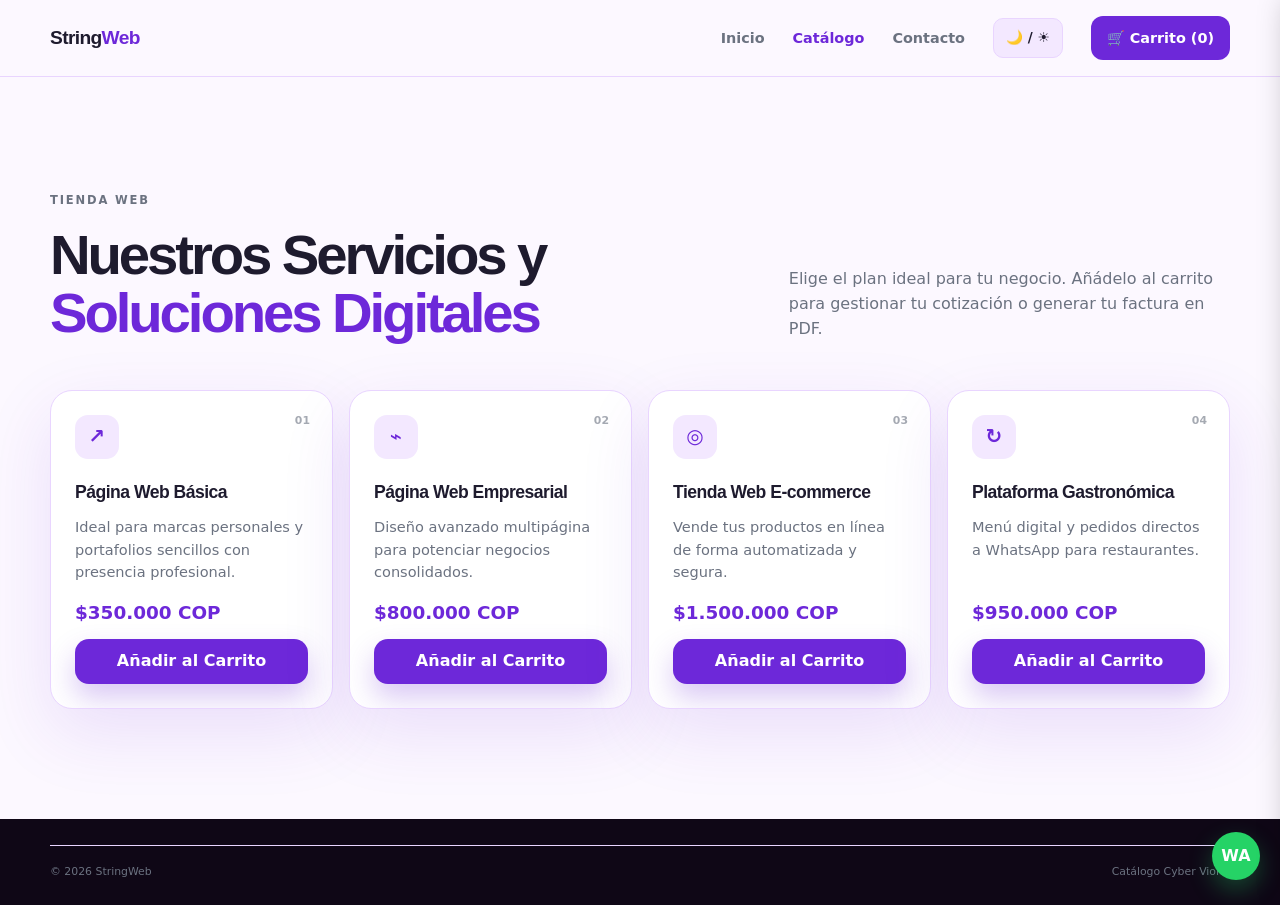
==== catalogo.html @ fc257123 "Actualizacion de diseño y factura PDF" ====
<!DOCTYPE html>
<html lang="es">
<head>
    <meta charset="UTF-8" />
    <meta name="viewport" content="width=device-width, initial-scale=1.0" />
    <title>StringWeb — Catálogo de Servicios</title>
   <link rel="stylesheet" href="css/styles.css" />
</head>
<body>
    <div class="site-shell">
        <header class="site-header">
            <div class="container nav-wrap">
                <a class="brand" href="index.html">
                    <span class="brand-name">String<span>Web</span></span>
                </a>
                <nav class="main-nav">
                    <a href="index.html">Inicio</a>
                    <a href="catalogo.html" class="active">Catálogo</a>
                    <a href="contacto.html">Contacto</a>
                    <button class="theme-toggle" id="theme-btn">🌙 / ☀️</button>
                    <button class="nav-cta" id="open-cart-btn" style="cursor:pointer;">🛒 Carrito (<span id="cart-counter">0</span>)</button>
                </nav>
            </div>
        </header>

        <main class="container section-pad">
            <div class="section-heading">
                <div>
                    <div class="section-label">Tienda Web</div>
                    <h2>Nuestros Servicios y <span>Soluciones Digitales</span></h2>
                </div>
                <p>Elige el plan ideal para tu negocio. Añádelo al carrito para gestionar tu cotización o generar tu factura en PDF.</p>
            </div>

            <div class="service-grid">
                <!-- Servicio 1 -->
                <div class="service-card">
                    <div>
                        <div class="service-icon">↗</div>
                        <h3>Página Web Básica</h3>
                        <p>Ideal para marcas personales y portafolios sencillos con presencia profesional.</p>
                    </div>
                    <div>
                        <div class="service-price">$350.000 COP</div>
                        <button class="btn btn-primary" style="width:100%; padding:10px;" onclick="agregarAlCarrito('Página Web Básica', 350000)">Añadir al Carrito</button>
                    </div>
                    <span class="service-number">01</span>
                </div>

                <!-- Servicio 2 -->
                <div class="service-card">
                    <div>
                        <div class="service-icon">⌁</div>
                        <h3>Página Web Empresarial</h3>
                        <p>Diseño avanzado multipágina para potenciar negocios consolidados.</p>
                    </div>
                    <div>
                        <div class="service-price">$800.000 COP</div>
                        <button class="btn btn-primary" style="width:100%; padding:10px;" onclick="agregarAlCarrito('Página Web Empresarial', 800000)">Añadir al Carrito</button>
                    </div>
                    <span class="service-number">02</span>
                </div>

                <!-- Servicio 3 -->
                <div class="service-card">
                    <div>
                        <div class="service-icon">◎</div>
                        <h3>Tienda Web E-commerce</h3>
                        <p>Vende tus productos en línea de forma automatizada y segura.</p>
                    </div>
                    <div>
                        <div class="service-price">$1.500.000 COP</div>
                        <button class="btn btn-primary" style="width:100%; padding:10px;" onclick="agregarAlCarrito('Tienda Web E-commerce', 1500000)">Añadir al Carrito</button>
                    </div>
                    <span class="service-number">03</span>
                </div>

                <!-- Servicio 4 -->
                <div class="service-card">
                    <div>
                        <div class="service-icon">↻</div>
                        <h3>Plataforma Gastronómica</h3>
                        <p>Menú digital y pedidos directos a WhatsApp para restaurantes.</p>
                    </div>
                    <div>
                        <div class="service-price">$950.000 COP</div>
                        <button class="btn btn-primary" style="width:100%; padding:10px;" onclick="agregarAlCarrito('Plataforma Gastronómica', 950000)">Añadir al Carrito</button>
                    </div>
                    <span class="service-number">04</span>
                </div>
            </div>
        </main>

        <!-- DRAWER DE CARRITO DESLIZABLE -->
        <div class="cart-drawer-overlay" id="cart-overlay"></div>
        <div class="cart-drawer" id="cart-drawer">
            <div class="cart-header">
                <h3>Tu Carrito de Compras</h3>
                <button class="close-cart" id="close-cart">&times;</button>
            </div>
            <ul class="cart-items" id="cart-items-list">
                <!-- Se llena con JS -->
            </ul>
            <div class="cart-footer">
                <div class="cart-total-row">
                    <span>Total:</span>
                    <span id="cart-total-amount">$0 COP</span>
                </div>
                <button class="btn btn-primary btn-full" style="margin-bottom: 8px;" onclick="finalizarCompraWhatsApp()">Finalizar por WhatsApp 🚀</button>
                <button class="btn btn-light btn-full" onclick="generarFacturaPDF()">Generar Factura PDF 📄</button>
            </div>
        </div>

        <!-- ÁREA PARA IMPRESIÓN LIMPIA DE FACTURA PDF -->
        <div id="invoice-print-area" class="print-only">
            <div style="font-family: Arial, sans-serif; padding: 20px; color: #000;">
                <h1 style="color: #6d28d9; margin-bottom: 5px;">StringWeb</h1>
                <p style="margin: 0; color: #555;">Desarrollo Web Profesional — Chiquinquirá, Boyacá</p>
                <hr style="border: 1px solid #ddd; margin: 20px 0;">
                <h3>Factura Proforma / Cotización</h3>
                <p><strong>Fecha:</strong> <span id="invoice-date"></span></p>
                <table style="width: 100%; border-collapse: collapse; margin-top: 20px;">
                    <thead>
                        <tr style="background: #f3e8ff; text-align: left;">
                            <th style="padding: 10px; border: 1px solid #ddd;">Servicio</th>
                            <th style="padding: 10px; border: 1px solid #ddd;">Cant.</th>
                            <th style="padding: 10px; border: 1px solid #ddd;">Subtotal</th>
                        </tr>
                    </thead>
                    <tbody id="invoice-table-body">
                        <!-- Items -->
                    </tbody>
                </table>
                <h3 style="text-align: right; margin-top: 20px;" id="invoice-total-text">Total: $0 COP</h3>
                <p style="margin-top: 40px; font-size: 12px; color: #777; text-align: center;">Gracias por confiar en StringWeb. Contacto: 3108111774</p>
            </div>
        </div>

        <footer class="site-footer">
            <div class="container footer-bottom"><span>© <span id="year"></span> StringWeb</span><span>Catálogo Cyber Violet</span></div>
        </footer>

        <a class="floating-whatsapp" href="https://wa.me/573108111774?text=Hola%20StringWeb,%20estoy%20viendo%20el%20catálogo." target="_blank">WA</a>
    </div>

    <script src="script.js"></script>
</body>
</html>
---- css/styles.css ----
:root {
    --bg: #fcf8ff;
    --surface: #ffffff;
    --surface-soft: #f3e8ff;
    --ink: #1e1b2e;
    --muted: #6b7280;
    --line: #e9d5ff;
    --primary: #6d28d9;        /* Violeta Eléctrico Profundo */
    --primary-2: #8b5cf6;      /* Lavanda Neón */
    --cyan: #a855f7;           /* Acento Neón Cyber */
    --dark: #0f0716;
    --dark-2: #181028;
    --radius-lg: 28px;
    --radius-md: 18px;
    --shadow: 0 24px 70px rgba(109, 40, 217, 0.12);
    --max: 1180px;
}

body.dark-mode {
    --bg: #0f0716;
    --surface: #181028;
    --surface-soft: #23153c;
    --ink: #e5e7eb;
    --muted: #9ca3af;
    --line: #3b205d;
    --primary: #818cf8;
    --primary-2: #a78bfa;
    --cyan: #c084fc;
    --dark: #07030c;
    --dark-2: #0f0716;
    --shadow: 0 24px 70px rgba(0, 0, 0, 0.5);
}

* { 
    box-sizing: border-box; 
    margin: 0;
    padding: 0;
}

html { scroll-behavior: smooth; }
body { 
    background: var(--bg); 
    color: var(--ink); 
    font-family: Inter, system-ui, -apple-system, BlinkMacSystemFont, "Segoe UI", sans-serif; 
    line-height: 1.55; 
    transition: background 0.3s ease, color 0.3s ease; 
}
a { color: inherit; text-decoration: none; }
button, input, textarea, select { font: inherit; }
button { border: 0; }
.container { width: min(var(--max), calc(100% - 40px)); margin: 0 auto; }
.section-pad { padding: 110px 0; position: relative; }

/* NAVEGACIÓN */
.site-header { position: sticky; top: 0; z-index: 50; border-bottom: 1px solid var(--line); background: var(--bg); backdrop-filter: blur(18px); transition: background 0.3s ease, border-color 0.3s ease; }
.nav-wrap { min-height: 76px; display: flex; align-items: center; justify-content: space-between; gap: 26px; }
.brand { display: inline-flex; align-items: center; gap: 10px; font-weight: 800; letter-spacing: -0.04em; }
.brand-mark { display: inline-grid; place-items: center; width: 40px; height: 32px; }
.brand-mark svg { width: 40px; height: 32px; overflow: visible; }
.thread-line { fill: none; stroke: var(--primary); stroke-width: 2.6; stroke-linecap: round; }
.page-outline { fill: none; stroke: var(--ink); stroke-width: 1.85; }
.thread-dot { fill: var(--cyan); }
.brand-name { font-family: "Plus Jakarta Sans", Inter, sans-serif; font-size: 1.2rem; }
.brand-name span { color: var(--primary); }

.main-nav { display: flex; align-items: center; gap: 28px; font-size: .9rem; font-weight: 600; color: var(--muted); }
.main-nav a { transition: color .2s ease; }
.main-nav a:hover, .main-nav a.active { color: var(--primary); }
.nav-cta { padding: 11px 16px; border-radius: 12px; background: var(--primary); color: #fff !important; }

/* Botón de Modo Oscuro */
.theme-toggle { background: var(--surface-soft); border: 1px solid var(--line); color: var(--ink); padding: 8px 12px; border-radius: 10px; cursor: pointer; font-size: 0.85rem; font-weight: 700; transition: var(--shadow); }
.theme-toggle:hover { border-color: var(--primary); }

.menu-toggle { display: none; width: 42px; height: 42px; border-radius: 12px; background: var(--surface); border: 1px solid var(--line); cursor: pointer; }
.menu-toggle span { display: block; width: 18px; height: 2px; margin: 4px auto; background: var(--ink); border-radius: 99px; }

/* HERO & PARTÍCULAS */
.hero { overflow: hidden; padding-top: 88px; position: relative; }
#particles-js { position: absolute; width: 100%; height: 100%; top: 0; left: 0; z-index: 1; pointer-events: none; }
.hero-grid { display: grid; grid-template-columns: .95fr 1.05fr; align-items: center; gap: 64px; min-height: 670px; position: relative; z-index: 2; }
.hero-copy { position: relative; z-index: 2; }
.eyebrow, .section-label { display: inline-flex; align-items: center; gap: 9px; text-transform: uppercase; letter-spacing: .16em; font-size: .72rem; font-weight: 800; color: var(--muted); }
.eyebrow { margin-bottom: 20px; }
.eyebrow-dot { width: 8px; height: 8px; border-radius: 50%; background: var(--cyan); box-shadow: 0 0 0 5px rgba(168, 85, 247, .15); }
h1, h2, h3 { font-family: "Plus Jakarta Sans", Inter, sans-serif; color: var(--ink); }
h1 { margin: 0; font-size: clamp(3.5rem, 6.4vw, 6.1rem); line-height: .99; letter-spacing: -.065em; max-width: 780px; }
h1 span { color: var(--primary); }
.hero-lead { max-width: 610px; margin: 28px 0 0; font-size: 1.08rem; color: var(--muted); }
.hero-actions { display: flex; align-items: center; gap: 22px; margin-top: 34px; flex-wrap: wrap; }

.btn { display: inline-flex; align-items: center; justify-content: center; gap: 12px; padding: 15px 20px; border-radius: 14px; font-weight: 800; cursor: pointer; transition: transform .2s ease, box-shadow .2s ease, background .2s ease; }
.btn:hover { transform: translateY(-2px); }
.btn-primary { background: var(--primary); color: #fff; box-shadow: 0 14px 28px rgba(109, 40, 217, .25); }
.btn-primary:hover { box-shadow: 0 18px 34px rgba(109, 40, 217, .35); background: var(--primary-2); }
.btn-light { background: var(--surface); color: var(--ink); border: 1px solid var(--line); box-shadow: 0 14px 32px rgba(0, 0, 0, .1); }

.text-link { font-weight: 700; font-size: .92rem; color: var(--ink); }
.text-link span { color: var(--primary); margin-left: 5px; }
.trust-row { display: flex; flex-wrap: wrap; gap: 18px; margin-top: 32px; color: var(--muted); font-size: .78rem; }
.trust-row span::before { content: "✓"; margin-right: 7px; color: var(--primary); font-weight: 800; }

/* VISUAL HERO MOCKUP */
.hero-visual { min-height: 600px; position: relative; display: grid; place-items: center; z-index: 2; }
.browser-card, .card-back { position: absolute; width: min(580px, 92%); border-radius: 24px; border: 1px solid var(--line); box-shadow: var(--shadow); }
.browser-card { z-index: 4; overflow: hidden; background: var(--surface); transform: rotate(2.5deg); }
.card-back { height: 380px; background: var(--surface-soft); transform: rotate(-4deg) translate(-28px, 28px); }
.browser-topbar { height: 48px; display: grid; grid-template-columns: 1fr 1.5fr 1fr; align-items: center; padding: 0 15px; border-bottom: 1px solid var(--line); background: var(--surface); }
.browser-dots { display: flex; gap: 5px; }
.browser-dots i { width: 7px; height: 7px; border-radius: 50%; background: var(--muted); }
.browser-url { justify-self: center; padding: 5px 20px; border-radius: 999px; background: var(--surface-soft); color: var(--muted); font-size: .65rem; }
.browser-mini { justify-self: end; color: var(--primary); font-weight: 900; }
.browser-page { padding: 26px 28px 30px; background: var(--bg); }
.page-nav { display: flex; justify-content: space-between; align-items: center; }
.mini-brand { display: flex; align-items: center; gap: 6px; font-size: .72rem; }
.mini-brand span { width: 15px; height: 15px; border-radius: 5px; background: var(--primary); }
.page-hero { margin-top: 34px; display: grid; grid-template-columns: 1fr .76fr; gap: 28px; align-items: center; }
.mini-kicker { font-size: .48rem; color: var(--primary); font-weight: 800; letter-spacing: .16em; }
.mini-title { width: 87%; height: 16px; margin-top: 11px; border-radius: 99px; background: var(--ink); opacity: 0.85; }
.mini-title.short { width: 68%; margin-top: 7px; }
.mini-copy { width: 92%; height: 7px; margin-top: 18px; border-radius: 99px; background: var(--muted); opacity: 0.4; }
.mini-copy.short { width: 72%; margin-top: 7px; }
.mini-button { width: 88px; height: 27px; margin-top: 18px; border-radius: 8px; background: var(--primary); }
.mini-window { aspect-ratio: 1 / 1; position: relative; border-radius: 20px; background: linear-gradient(150deg, var(--primary), var(--cyan)); box-shadow: inset 0 0 0 1px rgba(255,255,255,.35); overflow: hidden; }
.mini-window::after { content: ""; position: absolute; inset: 18px; border-radius: 13px; background: var(--surface); }

.floating-badge { position: absolute; z-index: 8; padding: 10px 12px; border: 1px solid var(--line); background: var(--surface); box-shadow: var(--shadow); backdrop-filter: blur(10px); border-radius: 13px; font-size: .7rem; font-weight: 800; color: var(--ink); }
.badge-one { right: -3px; bottom: 88px; color: #10b981; } 
.badge-two { left: -16px; top: 92px; color: var(--ink); } .badge-two b { color: var(--primary); }

/* SECCIONES Y TARJETAS */
.statement { background: var(--surface); }
.statement-content h2, .section-heading h2, .difference-copy h2, .process h2, .future-copy h2, .faq-intro h2, .contact-copy h2 { margin: 0; font-size: clamp(2.35rem, 4.4vw, 4.25rem); line-height: 1.03; letter-spacing: -.055em; color: var(--ink); }
.statement-content h2 em { color: var(--primary); font-style: normal; }
.statement-content p { max-width: 710px; margin: 28px 0 0; font-size: 1.05rem; color: var(--muted); }
.quote-line { display: flex; align-items: center; gap: 12px; margin-top: 30px; color: var(--ink); }
.quote-line span { width: 34px; height: 2px; background: var(--primary); }

.section-heading { display: grid; grid-template-columns: 1fr .65fr; gap: 60px; align-items: end; margin-bottom: 48px; }
.section-heading h2 { margin-top: 14px; max-width: 770px; }
.section-heading h2 span, .future-copy h2 span, .faq-intro h2 span, .difference-copy h2 span { color: var(--primary); }
.section-heading > p { margin: 0; color: var(--muted); }

.service-grid { display: grid; grid-template-columns: repeat(4, 1fr); gap: 16px; }
.service-card { min-height: 300px; position: relative; padding: 24px; overflow: hidden; border: 1px solid var(--line); border-radius: 22px; background: var(--surface); box-shadow: var(--shadow); transition: transform .25s ease, box-shadow .25s ease; display: flex; flex-direction: column; justify-content: space-between; }
.service-card:hover { transform: translateY(-6px); border-color: var(--primary); }
.service-icon { display: grid; place-items: center; width: 44px; height: 44px; border-radius: 13px; background: var(--surface-soft); color: var(--primary); font-size: 1.25rem; font-weight: 800; }
.service-card h3 { margin: 20px 0 10px; font-size: 1.1rem; letter-spacing: -.03em; color: var(--ink); }
.service-card p { margin: 0 0 15px; color: var(--muted); font-size: .91rem; }
.service-price { font-size: 1.15rem; font-weight: 800; color: var(--primary); margin-bottom: 12px; }
.service-number { position: absolute; right: 22px; top: 22px; color: var(--muted); font-size: .68rem; font-weight: 800; opacity: 0.6; }

/* DIFERENCIA Y CONTACTO PANELS */
.difference { background: var(--surface); }
.difference-panel, .contact-panel { position: relative; overflow: hidden; display: grid; grid-template-columns: 1fr 1fr; gap: 40px; padding: 74px; border-radius: 36px; background: radial-gradient(circle at 80% 0%, rgba(139, 92, 246, .2), transparent 35%), linear-gradient(145deg, var(--dark) 0%, var(--dark-2) 100%); color: #fff; box-shadow: var(--shadow); }
.difference-copy h2, .contact-copy h2 { color: #fff !important; }
.difference-copy p, .contact-copy > p { color: #d8b4fe !important; }
.section-label.light { color: #c084fc; }

/* PROCESO */
.process-list { border-top: 1px solid var(--line); }
.process-item { display: grid; grid-template-columns: 92px 1fr 50px; gap: 24px; align-items: center; padding: 28px 0; border-bottom: 1px solid var(--line); }
.process-num { color: var(--primary); font-size: .72rem; font-weight: 800; letter-spacing: .14em; }
.process-item h3 { margin: 0; font-size: 1.35rem; color: var(--ink); }
.process-item p { margin: 5px 0 0; color: var(--muted); }
.process-arrow { justify-self: end; width: 40px; height: 40px; display: grid; place-items: center; border: 1px solid var(--line); border-radius: 50%; color: var(--primary); }

/* FAQ */
.faq { background: var(--surface-soft); }
.faq-grid { display: grid; grid-template-columns: .75fr 1.25fr; gap: 60px; }
.faq-intro p { color: var(--muted); max-width: 420px; margin-top: 24px; }
.faq-list details { border-bottom: 1px solid var(--line); }
.faq-list summary { list-style: none; cursor: pointer; padding: 22px 0; font-weight: 800; display: flex; align-items: center; justify-content: space-between; gap: 20px; color: var(--ink); }
.faq-list summary::-webkit-details-marker { display: none; }
.faq-list summary::after { content: "+"; color: var(--primary); font-size: 1.3rem; transition: transform .2s ease; }
.faq-list details[open] summary::after { transform: rotate(45deg); }
.faq-list p { margin: -8px 40px 20px 0; color: var(--muted); }

/* CONTACTO */
.contact { padding-bottom: 70px; }
.contact-panel { grid-template-columns: .85fr 1.15fr; padding: 62px; }
.contact-notes { display: flex; flex-wrap: wrap; gap: 9px; margin-top: 25px; }
.contact-notes span { padding: 8px 11px; border: 1px solid rgba(255,255,255,.12); border-radius: 999px; color: #e9d5ff; font-size: .72rem; }
.contact-form { padding: 28px; background: rgba(255,255,255,.06); border: 1px solid rgba(255,255,255,.12); border-radius: 24px; }
.field-row { display: grid; grid-template-columns: 1fr 1fr; gap: 14px; }
.contact-form label { display: block; margin-bottom: 16px; color: #f3e8ff; font-size: .76rem; font-weight: 700; }
.contact-form input, .contact-form select, .contact-form textarea { width: 100%; margin-top: 7px; padding: 13px 14px; border-radius: 12px; border: 1px solid rgba(255,255,255,.14); background: rgba(255,255,255,.08); color: #fff; outline: none; }
.contact-form input::placeholder, .contact-form textarea::placeholder { color: #c4b5fd; }
.contact-form input:focus, .contact-form select:focus, .contact-form textarea:focus { border-color: rgba(167,139,250,.8); box-shadow: 0 0 0 3px rgba(109,40,217,.2); }
.contact-form select option { color: #0b1220; }
.btn-full { width: 100%; margin-top: 7px; }
.form-note { margin: 12px 2px 0; color: #d8b4fe; font-size: .66rem; line-height: 1.45; }
.form-success { margin-top: 14px; padding: 12px 14px; border-radius: 12px; background: rgba(168,85,247,.2); color: #f3e8ff; font-size: .82rem; }

/* FOOTER Y WHATSAPP */
.site-footer { background: var(--dark); color: var(--muted); padding-top: 26px; }
.footer-main { display: grid; grid-template-columns: 1fr auto 1fr; gap: 30px; align-items: center; padding: 32px 0; }
.footer-brand .brand-name { color: #fff; } .footer-brand .page-outline { stroke: #fff; }
.footer-main p { margin: 0; color: var(--muted); font-size: .84rem; text-align: center; }
.footer-links { display: flex; justify-content: flex-end; gap: 18px; font-size: .76rem; color: var(--muted); }
.footer-bottom { display: flex; justify-content: space-between; gap: 20px; padding: 18px 0 24px; border-top: 1px solid var(--line); color: var(--muted); font-size: .68rem; }
.floating-whatsapp { position: fixed; right: 20px; bottom: 20px; z-index: 40; width: 48px; height: 48px; border-radius: 50%; display: grid; place-items: center; background: #25d366; color: #fff; font-weight: 900; box-shadow: 0 10px 25px rgba(37,211,102,.3); transition: transform 0.2s; }
.floating-whatsapp:hover { transform: scale(1.1); }

/* CARRITO DRAWER */
.cart-drawer-overlay { position: fixed; inset: 0; background: rgba(15,7,22,0.6); backdrop-filter: blur(4px); opacity: 0; visibility: hidden; transition: 0.3s ease; z-index: 999; }
.cart-drawer-overlay.active { opacity: 1; visibility: visible; }
.cart-drawer { position: fixed; top: 0; right: -420px; width: 100%; max-width: 400px; height: 100%; background: var(--surface); border-left: 1px solid var(--line); box-shadow: -10px 0 30px rgba(0,0,0,0.3); transition: right 0.3s ease-in-out; z-index: 1000; display: flex; flex-direction: column; padding: 2rem; color: var(--ink); }
.cart-drawer.active { right: 0; }
.cart-header { display: flex; justify-content: space-between; align-items: center; border-bottom: 1px solid var(--line); padding-bottom: 1rem; margin-bottom: 1rem; }
.close-cart { background: none; font-size: 1.5rem; cursor: pointer; color: var(--ink); }
.cart-items { list-style: none; flex-grow: 1; overflow-y: auto; margin-bottom: 1rem; }
.cart-item-row { display: flex; justify-content: space-between; align-items: center; padding: 10px 0; border-bottom: 1px solid var(--line); font-size: 0.9rem; }
.cart-item-controls { display: flex; align-items: center; gap: 8px; margin-top: 5px; }
.cart-item-controls button { background: var(--surface-soft); border: 1px solid var(--line); color: var(--ink); width: 24px; height: 24px; border-radius: 4px; cursor: pointer; font-weight: bold; }
.cart-footer { border-top: 1px solid var(--line); padding-top: 1rem; }
.cart-total-row { display: flex; justify-content: space-between; font-size: 1.2rem; font-weight: 800; margin-bottom: 1rem; color: var(--ink); }

/* ESTILOS DE IMPRESIÓN PARA FACTURA PDF */
.print-only {
    display: none;
}

@media print {
    body {
        background: #fff !important;
        color: #000 !important;
    }
    .site-header, main, .cart-drawer, .cart-drawer-overlay, .floating-whatsapp, .site-footer {
        display: none !important;
    }
    .print-only {
        display: block !important;
        position: absolute;
        left: 0;
        top: 0;
        width: 100%;
        background: #fff !important;
        color: #000 !important;
        padding: 20px;
    }
}
/* --- CORRECCIÓN MAGNÍFICA PARA VERSIÓN MÓVIL / CELULAR --- */
@media (max-width: 760px) {
    .hero-grid {
        grid-template-columns: 1fr;
        gap: 30px;
        min-height: auto;
    }
    
    .hero-copy h1 {
        font-size: 2.7rem;
    }

    /* Hacemos que el mockup en celular no flote de forma loca, sino que se adapte limpio */
    .hero-visual {
        min-height: 320px;
        width: 100%;
        margin-top: 10px;
    }

    .browser-card {
        position: relative !important;
        width: 100% !important;
        transform: none !important;
        left: 0 !important;
        top: 0 !important;
    }

    .card-back {
        display: none; /* Ocultamos la tarjeta trasera en móviles para ganar espacio y limpieza */
    }

    .floating-badge {
        display: none; /* Ocultamos los badges flotantes en celular para que no estorben */
    }

    /* Ajuste de paneles de contacto y diferencia en móviles */
    .difference-panel, .contact-panel {
        padding: 35px 20px;
        border-radius: 20px;
    }

    .field-row {
        grid-template-columns: 1fr;
        gap: 0;
    }
}
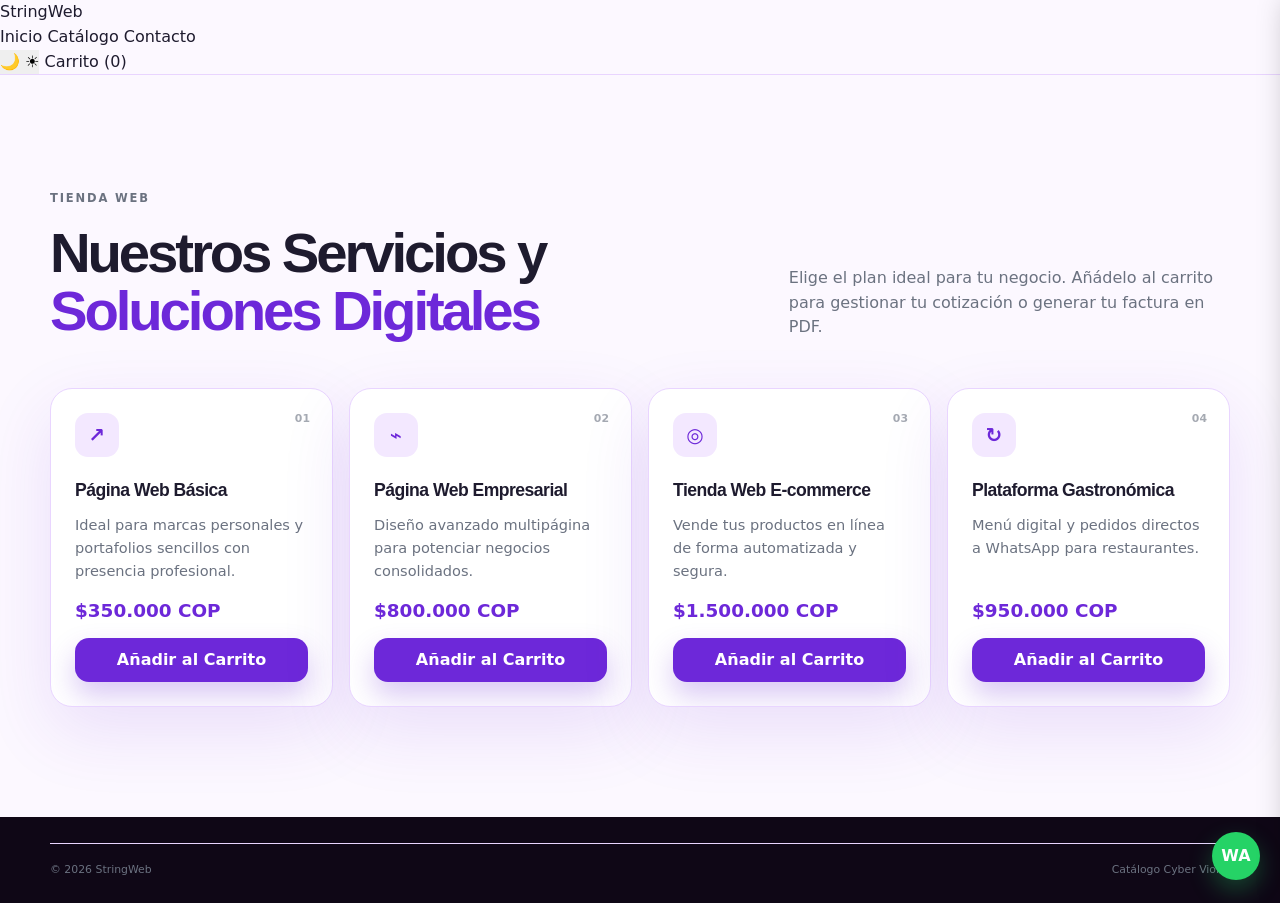
==== commit bf39ebc9: "Implementar menu hamburguesa responsivo profesional" ====
--- a/catalogo.html
+++ b/catalogo.html
@@ -9,19 +9,30 @@
 <body>
     <div class="site-shell">
         <header class="site-header">
-            <div class="container nav-wrap">
-                <a class="brand" href="index.html">
-                    <span class="brand-name">String<span>Web</span></span>
-                </a>
-                <nav class="main-nav">
-                    <a href="index.html">Inicio</a>
-                    <a href="catalogo.html" class="active">Catálogo</a>
-                    <a href="contacto.html">Contacto</a>
-                    <button class="theme-toggle" id="theme-btn">🌙 / ☀️</button>
-                    <button class="nav-cta" id="open-cart-btn" style="cursor:pointer;">🛒 Carrito (<span id="cart-counter">0</span>)</button>
-                </nav>
+    <div class="nav-container">
+        <a href="index.html" class="logo">StringWeb</a>
+        
+        <!-- Botón Hamburguesa -->
+        <button class="menu-toggle" id="menu-toggle" aria-label="Abrir menú">
+            <span class="bar"></span>
+            <span class="bar"></span>
+            <span class="bar"></span>
+        </button>
+
+        <div class="nav-links" id="nav-links">
+            <a href="index.html">Inicio</a>
+            <a href="catalogo.html">Catálogo</a>
+            <a href="contacto.html">Contacto</a>
+            <div class="nav-actions">
+                <button id="theme-toggle" class="theme-btn" aria-label="Cambiar tema">
+                    <span class="moon">🌙</span>
+                    <span class="sun">☀️</span>
+                </button>
+                <a href="catalogo.html#cart" class="cart-btn" id="open-cart-btn">Carrito (0)</a>
             </div>
-        </header>
+        </div>
+    </div>
+</header>
 
         <main class="container section-pad">
             <div class="section-heading">
--- a/css/styles.css
+++ b/css/styles.css
@@ -240,42 +240,31 @@
         padding: 20px;
     }
 }
-/* --- CORRECCIÓN MAGNÍFICA PARA VERSIÓN MÓVIL / CELULAR --- */
+/* --- VERSIÓN MÓVIL OPTIMIZADA Y LIMPIA --- */
 @media (max-width: 760px) {
     .hero-grid {
         grid-template-columns: 1fr;
-        gap: 30px;
+        gap: 25px;
         min-height: auto;
+        padding-top: 10px;
     }
     
     .hero-copy h1 {
-        font-size: 2.7rem;
-    }
-
-    /* Hacemos que el mockup en celular no flote de forma loca, sino que se adapte limpio */
+        font-size: 2.4rem;
+        line-height: 1.05;
+    }
+
+    /* Ocultamos el mockup pesado en móviles para ganar limpieza y velocidad visual */
     .hero-visual {
-        min-height: 320px;
-        width: 100%;
-        margin-top: 10px;
-    }
-
-    .browser-card {
-        position: relative !important;
-        width: 100% !important;
-        transform: none !important;
-        left: 0 !important;
-        top: 0 !important;
-    }
-
-    .card-back {
-        display: none; /* Ocultamos la tarjeta trasera en móviles para ganar espacio y limpieza */
-    }
-
-    .floating-badge {
-        display: none; /* Ocultamos los badges flotantes en celular para que no estorben */
-    }
-
-    /* Ajuste de paneles de contacto y diferencia en móviles */
+        display: none !important;
+    }
+
+    /* Forzamos que los servicios se muestren en 1 sola columna ordenada */
+    .service-grid {
+        grid-template-columns: 1fr !important;
+        gap: 16px;
+    }
+
     .difference-panel, .contact-panel {
         padding: 35px 20px;
         border-radius: 20px;
@@ -285,4 +274,66 @@
         grid-template-columns: 1fr;
         gap: 0;
     }
+}
+/* --- MENÚ HAMBURGUESA Y NAVEGACIÓN MÓVIL --- */
+.menu-toggle {
+    display: none;
+    flex-direction: column;
+    justify-content: space-between;
+    width: 30px;
+    height: 21px;
+    background: transparent;
+    border: none;
+    cursor: pointer;
+    padding: 0;
+    z-index: 1002;
+}
+
+.menu-toggle .bar {
+    width: 100%;
+    height: 3px;
+    background-color: var(--text-color, #fff);
+    border-radius: 3px;
+    transition: all 0.3s ease;
+}
+
+@media (max-width: 760px) {
+    .menu-toggle {
+        display: flex;
+    }
+
+    .nav-container {
+        position: relative;
+        justify-content: space-between;
+        padding: 15px 20px;
+    }
+
+    .nav-links {
+        position: absolute;
+        top: 100%;
+        left: 0;
+        width: 100%;
+        background: rgba(15, 12, 24, 0.98);
+        backdrop-filter: blur(12px);
+        flex-direction: column;
+        align-items: center;
+        gap: 20px;
+        padding: 30px 0;
+        max-height: 0;
+        overflow: hidden;
+        transition: max-height 0.35s ease-in-out, padding 0.35s ease;
+        border-bottom: 1px solid rgba(255, 255, 255, 0.1);
+        z-index: 1001;
+    }
+
+    .nav-links.active {
+        max-height: 350px;
+        padding: 30px 0;
+    }
+
+    .nav-actions {
+        display: flex;
+        align-items: center;
+        gap: 15px;
+    }
 }
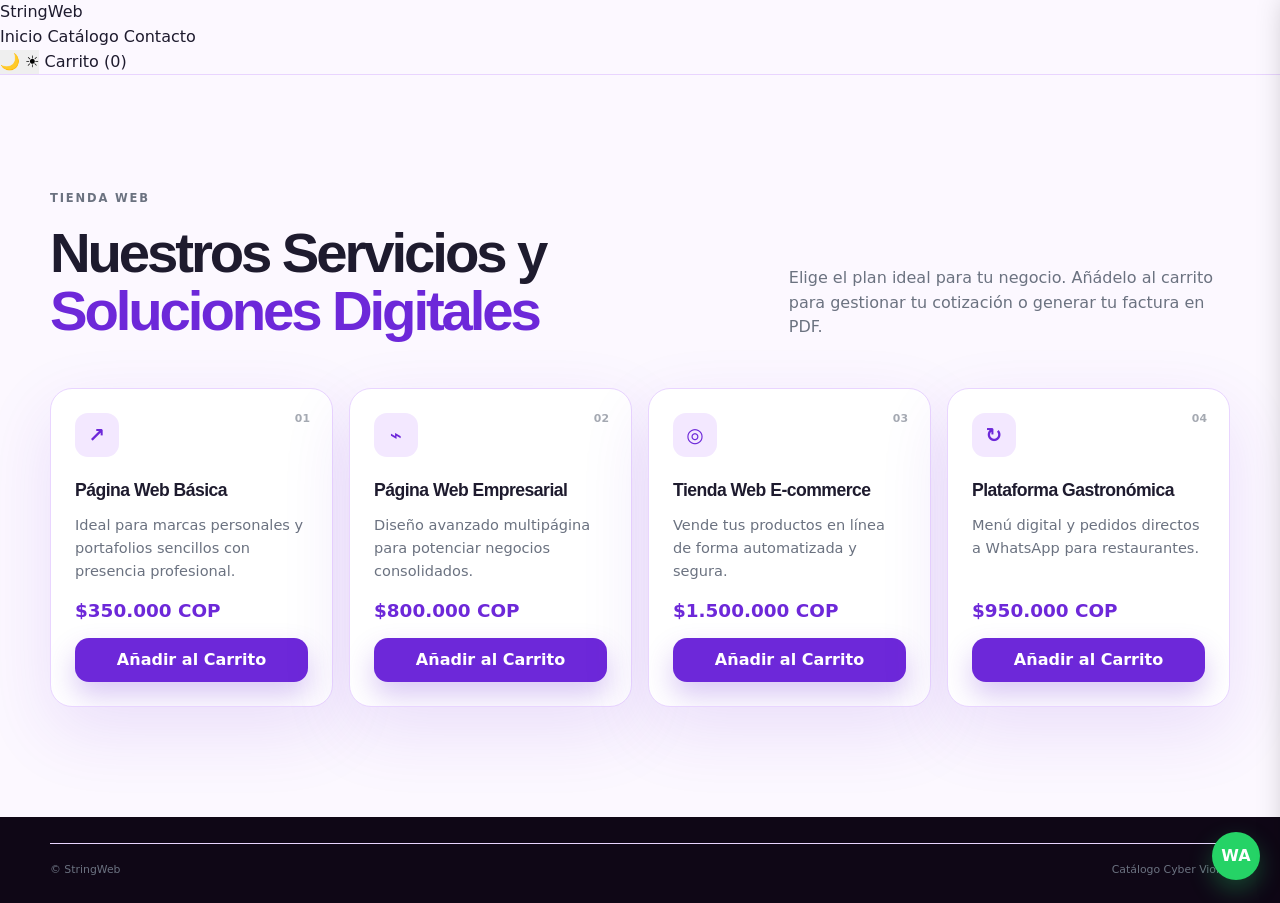
==== commit cb96909b: "CSS optimizado, limpio y responsivo con menu hamburguesa" ====
--- a/catalogo.html
+++ b/catalogo.html
@@ -4,35 +4,35 @@
     <meta charset="UTF-8" />
     <meta name="viewport" content="width=device-width, initial-scale=1.0" />
     <title>StringWeb — Catálogo de Servicios</title>
-   <link rel="stylesheet" href="css/styles.css" />
+    <link rel="stylesheet" href="css/styles.css" />
 </head>
 <body>
     <div class="site-shell">
         <header class="site-header">
-    <div class="nav-container">
-        <a href="index.html" class="logo">StringWeb</a>
-        
-        <!-- Botón Hamburguesa -->
-        <button class="menu-toggle" id="menu-toggle" aria-label="Abrir menú">
-            <span class="bar"></span>
-            <span class="bar"></span>
-            <span class="bar"></span>
-        </button>
+            <div class="nav-container">
+                <a href="index.html" class="logo">StringWeb</a>
+                
+                <!-- Botón Hamburguesa Móvil -->
+                <button class="menu-toggle" id="menu-toggle" aria-label="Abrir menú">
+                    <span class="bar"></span>
+                    <span class="bar"></span>
+                    <span class="bar"></span>
+                </button>
 
-        <div class="nav-links" id="nav-links">
-            <a href="index.html">Inicio</a>
-            <a href="catalogo.html">Catálogo</a>
-            <a href="contacto.html">Contacto</a>
-            <div class="nav-actions">
-                <button id="theme-toggle" class="theme-btn" aria-label="Cambiar tema">
-                    <span class="moon">🌙</span>
-                    <span class="sun">☀️</span>
-                </button>
-                <a href="catalogo.html#cart" class="cart-btn" id="open-cart-btn">Carrito (0)</a>
+                <div class="nav-links" id="nav-links">
+                    <a href="index.html">Inicio</a>
+                    <a href="catalogo.html">Catálogo</a>
+                    <a href="contacto.html">Contacto</a>
+                    <div class="nav-actions">
+                        <button id="theme-btn" class="theme-btn" aria-label="Cambiar tema">
+                            <span class="moon">🌙</span>
+                            <span class="sun">☀️</span>
+                        </button>
+                        <a href="catalogo.html#cart" class="cart-btn" id="open-cart-btn">Carrito (<span id="cart-counter">0</span>)</a>
+                    </div>
+                </div>
             </div>
-        </div>
-    </div>
-</header>
+        </header>
 
         <main class="container section-pad">
             <div class="section-heading">
@@ -151,9 +151,9 @@
             <div class="container footer-bottom"><span>© <span id="year"></span> StringWeb</span><span>Catálogo Cyber Violet</span></div>
         </footer>
 
-        <a class="floating-whatsapp" href="https://wa.me/573108111774?text=Hola%20StringWeb,%20estoy%20viendo%20el%20catálogo." target="_blank">WA</a>
+        <a class="floating-whatsapp" href="https://wa.me/573108111774?text=Hola%20StringWeb,%20estoy%20viendo%20el%20catálogo." target="_blank" aria-label="WhatsApp">WA</a>
     </div>
 
-    <script src="script.js"></script>
+    <script src="js/script.js"></script>
 </body>
 </html>
--- a/css/styles.css
+++ b/css/styles.css
@@ -275,13 +275,13 @@
         gap: 0;
     }
 }
-/* --- MENÚ HAMBURGUESA Y NAVEGACIÓN MÓVIL --- */
+/* --- ESTILOS MÓVILES DEFINITIVOS (MENÚ HAMBURGUESA Y DISTRIBUCIÓN) --- */
 .menu-toggle {
     display: none;
     flex-direction: column;
     justify-content: space-between;
-    width: 30px;
-    height: 21px;
+    width: 28px;
+    height: 20px;
     background: transparent;
     border: none;
     cursor: pointer;
@@ -308,6 +308,7 @@
         padding: 15px 20px;
     }
 
+    /* Menú desplegable oculto por defecto */
     .nav-links {
         position: absolute;
         top: 100%;
@@ -317,8 +318,8 @@
         backdrop-filter: blur(12px);
         flex-direction: column;
         align-items: center;
-        gap: 20px;
-        padding: 30px 0;
+        gap: 18px;
+        padding: 0;
         max-height: 0;
         overflow: hidden;
         transition: max-height 0.35s ease-in-out, padding 0.35s ease;
@@ -326,9 +327,10 @@
         z-index: 1001;
     }
 
+    /* Clase que activa el despliegue del menú hamburguesa */
     .nav-links.active {
-        max-height: 350px;
-        padding: 30px 0;
+        max-height: 320px;
+        padding: 25px 0;
     }
 
     .nav-actions {
@@ -336,4 +338,42 @@
         align-items: center;
         gap: 15px;
     }
+
+    /* Corrección del Hero y Mockups en móviles */
+    .hero-grid {
+        grid-template-columns: 1fr;
+        gap: 20px;
+        min-height: auto;
+    }
+    
+    .hero-copy h1 {
+        font-size: 2.3rem;
+    }
+
+    .hero-visual {
+        display: none !important;
+    }
+
+    /* Servicios a 1 sola columna */
+    .service-grid {
+        grid-template-columns: 1fr !important;
+        gap: 16px;
+    }
+
+    /* Corrección de la distribución del panel de contacto en celulares */
+    .contact-grid {
+        grid-template-columns: 1fr !important;
+        gap: 25px;
+    }
+
+    .difference-panel, .contact-panel {
+        padding: 30px 18px;
+        border-radius: 20px;
+        width: 100%;
+    }
+
+    .field-row {
+        grid-template-columns: 1fr;
+        gap: 0;
+    }
 }
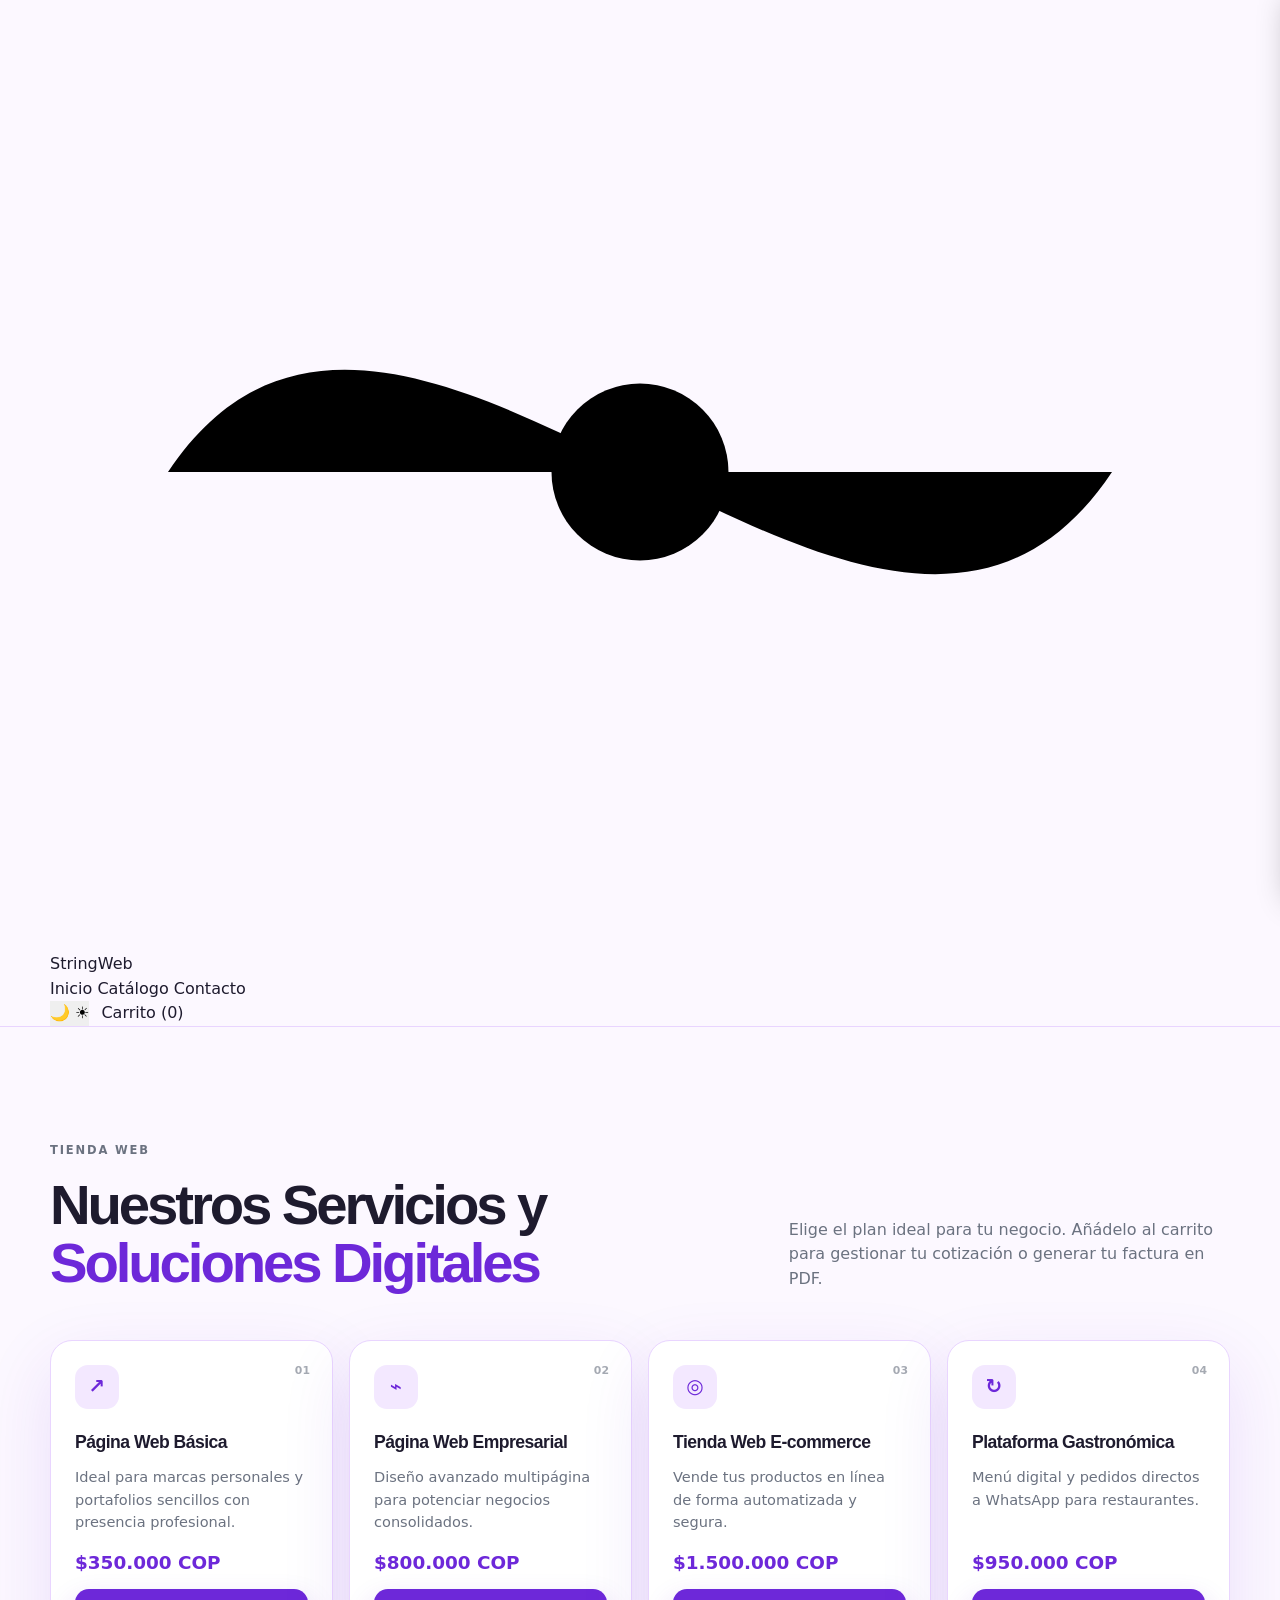
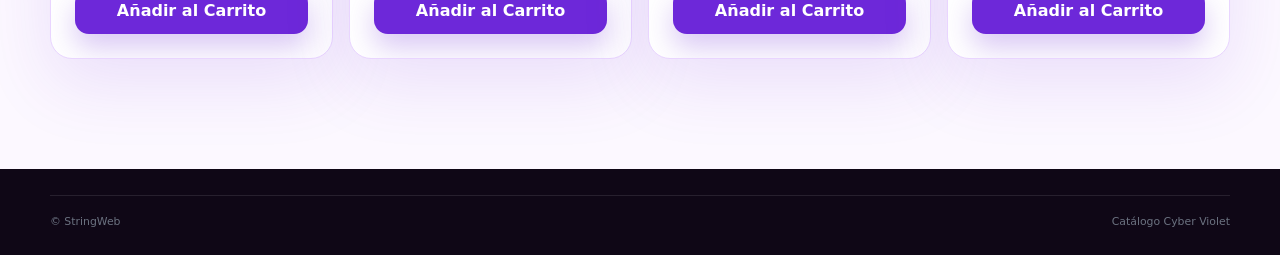
==== commit 96311c7b: "Corregir media query movil con la clase .main-nav original" ====
--- a/catalogo.html
+++ b/catalogo.html
@@ -8,31 +8,38 @@
 </head>
 <body>
     <div class="site-shell">
-        <header class="site-header">
-            <div class="nav-container">
-                <a href="index.html" class="logo">StringWeb</a>
-                
-                <!-- Botón Hamburguesa Móvil -->
-                <button class="menu-toggle" id="menu-toggle" aria-label="Abrir menú">
-                    <span class="bar"></span>
-                    <span class="bar"></span>
-                    <span class="bar"></span>
-                </button>
+      <header class="site-header">
+    <div class="container nav-wrap">
+        <a href="index.html" class="brand">
+            <span class="brand-mark">
+                <svg viewBox="0 0 40 32">
+                    <path class="thread-line" d="M4 16 C 12 4, 28 28, 36 16" />
+                    <circle class="thread-dot" cx="20" cy="16" r="3" />
+                </svg>
+            </span>
+            <span class="brand-name">String<span>Web</span></span>
+        </a>
+        
+        <nav class="main-nav">
+            <a href="index.html">Inicio</a>
+            <a href="catalogo.html">Catálogo</a>
+            <a href="contacto.html">Contacto</a>
+        </nav>
 
-                <div class="nav-links" id="nav-links">
-                    <a href="index.html">Inicio</a>
-                    <a href="catalogo.html">Catálogo</a>
-                    <a href="contacto.html">Contacto</a>
-                    <div class="nav-actions">
-                        <button id="theme-btn" class="theme-btn" aria-label="Cambiar tema">
-                            <span class="moon">🌙</span>
-                            <span class="sun">☀️</span>
-                        </button>
-                        <a href="catalogo.html#cart" class="cart-btn" id="open-cart-btn">Carrito (<span id="cart-counter">0</span>)</a>
-                    </div>
-                </div>
-            </div>
-        </header>
+        <div style="display: flex; align-items: center; gap: 12px;">
+            <button id="theme-btn" class="theme-toggle" aria-label="Cambiar tema">
+                <span class="moon">🌙</span>
+                <span class="sun">☀️</span>
+            </button>
+            <a href="catalogo.html#cart" class="nav-cta" id="open-cart-btn">Carrito (<span id="cart-counter">0</span>)</a>
+        </div>
+
+        <button class="menu-toggle" aria-label="Abrir menú">
+            <span></span>
+            <span></span>
+        </button>
+    </div>
+</header>
 
         <main class="container section-pad">
             <div class="section-heading">
--- a/css/styles.css
+++ b/css/styles.css
@@ -1,3 +1,4 @@
+/* --- 1. CONFIGURACIÓN DE VARIABLES CYBER VIOLET --- */
 :root {
     --bg: #fcf8ff;
     --surface: #ffffff;
@@ -31,13 +32,15 @@
     --shadow: 0 24px 70px rgba(0, 0, 0, 0.5);
 }
 
-* { 
+/* --- 2. RESET Y ESTILOS BASE --- */
+*, *::before, *::after { 
     box-sizing: border-box; 
     margin: 0;
     padding: 0;
 }
 
 html { scroll-behavior: smooth; }
+
 body { 
     background: var(--bg); 
     color: var(--ink); 
@@ -45,44 +48,129 @@
     line-height: 1.55; 
     transition: background 0.3s ease, color 0.3s ease; 
 }
+
 a { color: inherit; text-decoration: none; }
 button, input, textarea, select { font: inherit; }
 button { border: 0; }
+
 .container { width: min(var(--max), calc(100% - 40px)); margin: 0 auto; }
 .section-pad { padding: 110px 0; position: relative; }
 
-/* NAVEGACIÓN */
-.site-header { position: sticky; top: 0; z-index: 50; border-bottom: 1px solid var(--line); background: var(--bg); backdrop-filter: blur(18px); transition: background 0.3s ease, border-color 0.3s ease; }
-.nav-wrap { min-height: 76px; display: flex; align-items: center; justify-content: space-between; gap: 26px; }
-.brand { display: inline-flex; align-items: center; gap: 10px; font-weight: 800; letter-spacing: -0.04em; }
-.brand-mark { display: inline-grid; place-items: center; width: 40px; height: 32px; }
-.brand-mark svg { width: 40px; height: 32px; overflow: visible; }
-.thread-line { fill: none; stroke: var(--primary); stroke-width: 2.6; stroke-linecap: round; }
-.page-outline { fill: none; stroke: var(--ink); stroke-width: 1.85; }
-.thread-dot { fill: var(--cyan); }
-.brand-name { font-family: "Plus Jakarta Sans", Inter, sans-serif; font-size: 1.2rem; }
-.brand-name span { color: var(--primary); }
-
-.main-nav { display: flex; align-items: center; gap: 28px; font-size: .9rem; font-weight: 600; color: var(--muted); }
-.main-nav a { transition: color .2s ease; }
-.main-nav a:hover, .main-nav a.active { color: var(--primary); }
-.nav-cta { padding: 11px 16px; border-radius: 12px; background: var(--primary); color: #fff !important; }
+/* --- 3. NAVEGACIÓN Y HEADER --- */
+.site-header { 
+    position: sticky; 
+    top: 0; 
+    z-index: 50; 
+    border-bottom: 1px solid var(--line); 
+    background: var(--bg); 
+    backdrop-filter: blur(18px); 
+    transition: background 0.3s ease, border-color 0.3s ease; 
+}
+
+.nav-container { 
+    min-height: 76px; 
+    display: flex; 
+    align-items: center; 
+    justify-content: space-between; 
+    gap: 26px; 
+    width: min(var(--max), calc(100% - 40px)); 
+    margin: 0 auto; 
+}
+
+.logo { 
+    display: inline-flex; 
+    align-items: center; 
+    gap: 10px; 
+    font-family: "Plus Jakarta Sans", Inter, sans-serif;
+    font-weight: 800; 
+    font-size: 1.2rem;
+    letter-spacing: -0.04em; 
+    color: var(--ink);
+}
+
+.nav-links { 
+    display: flex; 
+    align-items: center; 
+    gap: 28px; 
+    font-size: .9rem; 
+    font-weight: 600; 
+    color: var(--muted); 
+}
+
+.nav-links a { transition: color .2s ease; }
+.nav-links a:hover, .nav-links a.active { color: var(--primary); }
+
+.nav-actions {
+    display: flex;
+    align-items: center;
+    gap: 15px;
+}
 
 /* Botón de Modo Oscuro */
-.theme-toggle { background: var(--surface-soft); border: 1px solid var(--line); color: var(--ink); padding: 8px 12px; border-radius: 10px; cursor: pointer; font-size: 0.85rem; font-weight: 700; transition: var(--shadow); }
-.theme-toggle:hover { border-color: var(--primary); }
-
-.menu-toggle { display: none; width: 42px; height: 42px; border-radius: 12px; background: var(--surface); border: 1px solid var(--line); cursor: pointer; }
-.menu-toggle span { display: block; width: 18px; height: 2px; margin: 4px auto; background: var(--ink); border-radius: 99px; }
-
-/* HERO & PARTÍCULAS */
+.theme-btn { 
+    background: var(--surface-soft); 
+    border: 1px solid var(--line); 
+    color: var(--ink); 
+    padding: 8px 12px; 
+    border-radius: 10px; 
+    cursor: pointer; 
+    font-size: 0.85rem; 
+    font-weight: 700; 
+    transition: all 0.2s ease;
+    display: inline-flex;
+    align-items: center;
+    justify-content: center;
+}
+.theme-btn:hover { border-color: var(--primary); }
+
+body:not(.dark-mode) .theme-btn .moon { display: inline-block; }
+body:not(.dark-mode) .theme-btn .sun { display: none; }
+body.dark-mode .theme-btn .moon { display: none; }
+body.dark-mode .theme-btn .sun { display: inline-block; }
+
+.cart-btn {
+    padding: 8px 14px;
+    border-radius: 10px;
+    background: var(--primary);
+    color: #fff !important;
+    font-weight: 700;
+    font-size: 0.85rem;
+}
+
+/* Botón Hamburguesa */
+.menu-toggle { 
+    display: none; 
+    flex-direction: column;
+    justify-content: space-between;
+    width: 32px; 
+    height: 24px; 
+    border-radius: 8px; 
+    background: transparent; 
+    border: none;
+    cursor: pointer; 
+    padding: 0;
+    z-index: 1002;
+}
+
+.menu-toggle .bar { 
+    display: block; 
+    width: 100%; 
+    height: 3px; 
+    background: var(--ink); 
+    border-radius: 99px; 
+    transition: all 0.3s ease; 
+}
+
+/* --- 4. HERO & PARTÍCULAS --- */
 .hero { overflow: hidden; padding-top: 88px; position: relative; }
 #particles-js { position: absolute; width: 100%; height: 100%; top: 0; left: 0; z-index: 1; pointer-events: none; }
 .hero-grid { display: grid; grid-template-columns: .95fr 1.05fr; align-items: center; gap: 64px; min-height: 670px; position: relative; z-index: 2; }
 .hero-copy { position: relative; z-index: 2; }
+
 .eyebrow, .section-label { display: inline-flex; align-items: center; gap: 9px; text-transform: uppercase; letter-spacing: .16em; font-size: .72rem; font-weight: 800; color: var(--muted); }
 .eyebrow { margin-bottom: 20px; }
 .eyebrow-dot { width: 8px; height: 8px; border-radius: 50%; background: var(--cyan); box-shadow: 0 0 0 5px rgba(168, 85, 247, .15); }
+
 h1, h2, h3 { font-family: "Plus Jakarta Sans", Inter, sans-serif; color: var(--ink); }
 h1 { margin: 0; font-size: clamp(3.5rem, 6.4vw, 6.1rem); line-height: .99; letter-spacing: -.065em; max-width: 780px; }
 h1 span { color: var(--primary); }
@@ -94,13 +182,14 @@
 .btn-primary { background: var(--primary); color: #fff; box-shadow: 0 14px 28px rgba(109, 40, 217, .25); }
 .btn-primary:hover { box-shadow: 0 18px 34px rgba(109, 40, 217, .35); background: var(--primary-2); }
 .btn-light { background: var(--surface); color: var(--ink); border: 1px solid var(--line); box-shadow: 0 14px 32px rgba(0, 0, 0, .1); }
+.btn-full { width: 100%; margin-top: 7px; }
 
 .text-link { font-weight: 700; font-size: .92rem; color: var(--ink); }
 .text-link span { color: var(--primary); margin-left: 5px; }
 .trust-row { display: flex; flex-wrap: wrap; gap: 18px; margin-top: 32px; color: var(--muted); font-size: .78rem; }
 .trust-row span::before { content: "✓"; margin-right: 7px; color: var(--primary); font-weight: 800; }
 
-/* VISUAL HERO MOCKUP */
+/* --- 5. VISUAL HERO MOCKUP --- */
 .hero-visual { min-height: 600px; position: relative; display: grid; place-items: center; z-index: 2; }
 .browser-card, .card-back { position: absolute; width: min(580px, 92%); border-radius: 24px; border: 1px solid var(--line); box-shadow: var(--shadow); }
 .browser-card { z-index: 4; overflow: hidden; background: var(--surface); transform: rotate(2.5deg); }
@@ -119,16 +208,16 @@
 .mini-title { width: 87%; height: 16px; margin-top: 11px; border-radius: 99px; background: var(--ink); opacity: 0.85; }
 .mini-title.short { width: 68%; margin-top: 7px; }
 .mini-copy { width: 92%; height: 7px; margin-top: 18px; border-radius: 99px; background: var(--muted); opacity: 0.4; }
-.mini-copy.short { width: 72%; margin-top: 7px; }
 .mini-button { width: 88px; height: 27px; margin-top: 18px; border-radius: 8px; background: var(--primary); }
 .mini-window { aspect-ratio: 1 / 1; position: relative; border-radius: 20px; background: linear-gradient(150deg, var(--primary), var(--cyan)); box-shadow: inset 0 0 0 1px rgba(255,255,255,.35); overflow: hidden; }
 .mini-window::after { content: ""; position: absolute; inset: 18px; border-radius: 13px; background: var(--surface); }
 
 .floating-badge { position: absolute; z-index: 8; padding: 10px 12px; border: 1px solid var(--line); background: var(--surface); box-shadow: var(--shadow); backdrop-filter: blur(10px); border-radius: 13px; font-size: .7rem; font-weight: 800; color: var(--ink); }
 .badge-one { right: -3px; bottom: 88px; color: #10b981; } 
-.badge-two { left: -16px; top: 92px; color: var(--ink); } .badge-two b { color: var(--primary); }
-
-/* SECCIONES Y TARJETAS */
+.badge-two { left: -16px; top: 92px; color: var(--ink); } 
+.badge-two b { color: var(--primary); }
+
+/* --- 6. SECCIONES (STATEMENT, PROCESO, SERVICIOS) --- */
 .statement { background: var(--surface); }
 .statement-content h2, .section-heading h2, .difference-copy h2, .process h2, .future-copy h2, .faq-intro h2, .contact-copy h2 { margin: 0; font-size: clamp(2.35rem, 4.4vw, 4.25rem); line-height: 1.03; letter-spacing: -.055em; color: var(--ink); }
 .statement-content h2 em { color: var(--primary); font-style: normal; }
@@ -140,6 +229,8 @@
 .section-heading h2 { margin-top: 14px; max-width: 770px; }
 .section-heading h2 span, .future-copy h2 span, .faq-intro h2 span, .difference-copy h2 span { color: var(--primary); }
 .section-heading > p { margin: 0; color: var(--muted); }
+
+.two-col { display: grid; grid-template-columns: 1fr 2fr; gap: 40px; }
 
 .service-grid { display: grid; grid-template-columns: repeat(4, 1fr); gap: 16px; }
 .service-card { min-height: 300px; position: relative; padding: 24px; overflow: hidden; border: 1px solid var(--line); border-radius: 22px; background: var(--surface); box-shadow: var(--shadow); transition: transform .25s ease, box-shadow .25s ease; display: flex; flex-direction: column; justify-content: space-between; }
@@ -150,14 +241,7 @@
 .service-price { font-size: 1.15rem; font-weight: 800; color: var(--primary); margin-bottom: 12px; }
 .service-number { position: absolute; right: 22px; top: 22px; color: var(--muted); font-size: .68rem; font-weight: 800; opacity: 0.6; }
 
-/* DIFERENCIA Y CONTACTO PANELS */
-.difference { background: var(--surface); }
-.difference-panel, .contact-panel { position: relative; overflow: hidden; display: grid; grid-template-columns: 1fr 1fr; gap: 40px; padding: 74px; border-radius: 36px; background: radial-gradient(circle at 80% 0%, rgba(139, 92, 246, .2), transparent 35%), linear-gradient(145deg, var(--dark) 0%, var(--dark-2) 100%); color: #fff; box-shadow: var(--shadow); }
-.difference-copy h2, .contact-copy h2 { color: #fff !important; }
-.difference-copy p, .contact-copy > p { color: #d8b4fe !important; }
-.section-label.light { color: #c084fc; }
-
-/* PROCESO */
+/* --- 7. PROCESO & FAQ --- */
 .process-list { border-top: 1px solid var(--line); }
 .process-item { display: grid; grid-template-columns: 92px 1fr 50px; gap: 24px; align-items: center; padding: 28px 0; border-bottom: 1px solid var(--line); }
 .process-num { color: var(--primary); font-size: .72rem; font-weight: 800; letter-spacing: .14em; }
@@ -165,7 +249,6 @@
 .process-item p { margin: 5px 0 0; color: var(--muted); }
 .process-arrow { justify-self: end; width: 40px; height: 40px; display: grid; place-items: center; border: 1px solid var(--line); border-radius: 50%; color: var(--primary); }
 
-/* FAQ */
 .faq { background: var(--surface-soft); }
 .faq-grid { display: grid; grid-template-columns: .75fr 1.25fr; gap: 60px; }
 .faq-intro p { color: var(--muted); max-width: 420px; margin-top: 24px; }
@@ -176,11 +259,16 @@
 .faq-list details[open] summary::after { transform: rotate(45deg); }
 .faq-list p { margin: -8px 40px 20px 0; color: var(--muted); }
 
-/* CONTACTO */
+/* --- 8. CONTACTO Y FORMULARIO --- */
 .contact { padding-bottom: 70px; }
-.contact-panel { grid-template-columns: .85fr 1.15fr; padding: 62px; }
+.contact-panel { position: relative; overflow: hidden; display: grid; grid-template-columns: .85fr 1.15fr; gap: 40px; padding: 62px; border-radius: 36px; background: radial-gradient(circle at 80% 0%, rgba(139, 92, 246, .2), transparent 35%), linear-gradient(145deg, var(--dark) 0%, var(--dark-2) 100%); color: #fff; box-shadow: var(--shadow); }
+.contact-copy h2 { color: #fff !important; }
+.contact-copy > p { color: #d8b4fe !important; }
+.section-label.light { color: #c084fc; }
+
 .contact-notes { display: flex; flex-wrap: wrap; gap: 9px; margin-top: 25px; }
 .contact-notes span { padding: 8px 11px; border: 1px solid rgba(255,255,255,.12); border-radius: 999px; color: #e9d5ff; font-size: .72rem; }
+
 .contact-form { padding: 28px; background: rgba(255,255,255,.06); border: 1px solid rgba(255,255,255,.12); border-radius: 24px; }
 .field-row { display: grid; grid-template-columns: 1fr 1fr; gap: 14px; }
 .contact-form label { display: block; margin-bottom: 16px; color: #f3e8ff; font-size: .76rem; font-weight: 700; }
@@ -188,25 +276,27 @@
 .contact-form input::placeholder, .contact-form textarea::placeholder { color: #c4b5fd; }
 .contact-form input:focus, .contact-form select:focus, .contact-form textarea:focus { border-color: rgba(167,139,250,.8); box-shadow: 0 0 0 3px rgba(109,40,217,.2); }
 .contact-form select option { color: #0b1220; }
-.btn-full { width: 100%; margin-top: 7px; }
 .form-note { margin: 12px 2px 0; color: #d8b4fe; font-size: .66rem; line-height: 1.45; }
 .form-success { margin-top: 14px; padding: 12px 14px; border-radius: 12px; background: rgba(168,85,247,.2); color: #f3e8ff; font-size: .82rem; }
 
-/* FOOTER Y WHATSAPP */
+/* --- 9. FOOTER & WHATSAPP FLOTANTE --- */
 .site-footer { background: var(--dark); color: var(--muted); padding-top: 26px; }
 .footer-main { display: grid; grid-template-columns: 1fr auto 1fr; gap: 30px; align-items: center; padding: 32px 0; }
-.footer-brand .brand-name { color: #fff; } .footer-brand .page-outline { stroke: #fff; }
+.footer-brand .brand-name { color: #fff; } 
 .footer-main p { margin: 0; color: var(--muted); font-size: .84rem; text-align: center; }
 .footer-links { display: flex; justify-content: flex-end; gap: 18px; font-size: .76rem; color: var(--muted); }
-.footer-bottom { display: flex; justify-content: space-between; gap: 20px; padding: 18px 0 24px; border-top: 1px solid var(--line); color: var(--muted); font-size: .68rem; }
+.footer-bottom { display: flex; justify-content: space-between; gap: 20px; padding: 18px 0 24px; border-top: 1px solid rgba(255,255,255,0.1); color: var(--muted); font-size: .68rem; }
+
 .floating-whatsapp { position: fixed; right: 20px; bottom: 20px; z-index: 40; width: 48px; height: 48px; border-radius: 50%; display: grid; place-items: center; background: #25d366; color: #fff; font-weight: 900; box-shadow: 0 10px 25px rgba(37,211,102,.3); transition: transform 0.2s; }
 .floating-whatsapp:hover { transform: scale(1.1); }
 
-/* CARRITO DRAWER */
+/* --- 10. CARRITO DRAWER --- */
 .cart-drawer-overlay { position: fixed; inset: 0; background: rgba(15,7,22,0.6); backdrop-filter: blur(4px); opacity: 0; visibility: hidden; transition: 0.3s ease; z-index: 999; }
 .cart-drawer-overlay.active { opacity: 1; visibility: visible; }
+
 .cart-drawer { position: fixed; top: 0; right: -420px; width: 100%; max-width: 400px; height: 100%; background: var(--surface); border-left: 1px solid var(--line); box-shadow: -10px 0 30px rgba(0,0,0,0.3); transition: right 0.3s ease-in-out; z-index: 1000; display: flex; flex-direction: column; padding: 2rem; color: var(--ink); }
 .cart-drawer.active { right: 0; }
+
 .cart-header { display: flex; justify-content: space-between; align-items: center; border-bottom: 1px solid var(--line); padding-bottom: 1rem; margin-bottom: 1rem; }
 .close-cart { background: none; font-size: 1.5rem; cursor: pointer; color: var(--ink); }
 .cart-items { list-style: none; flex-grow: 1; overflow-y: auto; margin-bottom: 1rem; }
@@ -216,19 +306,12 @@
 .cart-footer { border-top: 1px solid var(--line); padding-top: 1rem; }
 .cart-total-row { display: flex; justify-content: space-between; font-size: 1.2rem; font-weight: 800; margin-bottom: 1rem; color: var(--ink); }
 
-/* ESTILOS DE IMPRESIÓN PARA FACTURA PDF */
-.print-only {
-    display: none;
-}
+/* --- 11. FACTURA PDF (MEDIA PRINT) --- */
+.print-only { display: none; }
 
 @media print {
-    body {
-        background: #fff !important;
-        color: #000 !important;
-    }
-    .site-header, main, .cart-drawer, .cart-drawer-overlay, .floating-whatsapp, .site-footer {
-        display: none !important;
-    }
+    body { background: #fff !important; color: #000 !important; }
+    .site-header, main, .cart-drawer, .cart-drawer-overlay, .floating-whatsapp, .site-footer { display: none !important; }
     .print-only {
         display: block !important;
         position: absolute;
@@ -240,76 +323,16 @@
         padding: 20px;
     }
 }
-/* --- VERSIÓN MÓVIL OPTIMIZADA Y LIMPIA --- */
+
+/* --- VERSIÓN MÓVIL Y MENÚ HAMBURGUESA (Estructura Original) --- */
 @media (max-width: 760px) {
-    .hero-grid {
-        grid-template-columns: 1fr;
-        gap: 25px;
-        min-height: auto;
-        padding-top: 10px;
-    }
-    
-    .hero-copy h1 {
-        font-size: 2.4rem;
-        line-height: 1.05;
-    }
-
-    /* Ocultamos el mockup pesado en móviles para ganar limpieza y velocidad visual */
-    .hero-visual {
-        display: none !important;
-    }
-
-    /* Forzamos que los servicios se muestren en 1 sola columna ordenada */
-    .service-grid {
-        grid-template-columns: 1fr !important;
-        gap: 16px;
-    }
-
-    .difference-panel, .contact-panel {
-        padding: 35px 20px;
-        border-radius: 20px;
-    }
-
-    .field-row {
-        grid-template-columns: 1fr;
-        gap: 0;
-    }
-}
-/* --- ESTILOS MÓVILES DEFINITIVOS (MENÚ HAMBURGUESA Y DISTRIBUCIÓN) --- */
-.menu-toggle {
-    display: none;
-    flex-direction: column;
-    justify-content: space-between;
-    width: 28px;
-    height: 20px;
-    background: transparent;
-    border: none;
-    cursor: pointer;
-    padding: 0;
-    z-index: 1002;
-}
-
-.menu-toggle .bar {
-    width: 100%;
-    height: 3px;
-    background-color: var(--text-color, #fff);
-    border-radius: 3px;
-    transition: all 0.3s ease;
-}
-
-@media (max-width: 760px) {
+    /* Mostramos el botón hamburguesa en celulares */
     .menu-toggle {
-        display: flex;
-    }
-
-    .nav-container {
-        position: relative;
-        justify-content: space-between;
-        padding: 15px 20px;
-    }
-
-    /* Menú desplegable oculto por defecto */
-    .nav-links {
+        display: flex !important;
+    }
+
+    /* Ocultamos los enlaces del menú principal por defecto y los transformamos en desplegable */
+    .main-nav {
         position: absolute;
         top: 100%;
         left: 0;
@@ -318,7 +341,7 @@
         backdrop-filter: blur(12px);
         flex-direction: column;
         align-items: center;
-        gap: 18px;
+        gap: 20px;
         padding: 0;
         max-height: 0;
         overflow: hidden;
@@ -327,49 +350,46 @@
         z-index: 1001;
     }
 
-    /* Clase que activa el despliegue del menú hamburguesa */
-    .nav-links.active {
-        max-height: 320px;
+    /* Clase que activa el menú desplegable al hacer clic */
+    .main-nav.open {
+        max-height: 300px;
         padding: 25px 0;
     }
 
-    .nav-actions {
-        display: flex;
-        align-items: center;
-        gap: 15px;
-    }
-
-    /* Corrección del Hero y Mockups en móviles */
+    /* Ajustes generales del Hero y secciones en dispositivos móviles */
     .hero-grid {
         grid-template-columns: 1fr;
-        gap: 20px;
+        gap: 25px;
         min-height: auto;
+        padding-top: 10px;
     }
     
     .hero-copy h1 {
         font-size: 2.3rem;
-    }
-
+        line-height: 1.05;
+    }
+
+    /* Ocultamos el mockup pesado en móviles para ganar velocidad y limpieza visual */
     .hero-visual {
         display: none !important;
     }
 
-    /* Servicios a 1 sola columna */
+    /* Forzamos servicios a una sola columna ordenada */
     .service-grid {
         grid-template-columns: 1fr !important;
         gap: 16px;
     }
 
-    /* Corrección de la distribución del panel de contacto en celulares */
-    .contact-grid {
-        grid-template-columns: 1fr !important;
+    .two-col, .faq-grid, .section-heading {
+        grid-template-columns: 1fr;
         gap: 25px;
     }
 
-    .difference-panel, .contact-panel {
+    .contact-panel {
         padding: 30px 18px;
         border-radius: 20px;
         width: 100%;
+        grid-template-columns: 1fr !important;
     }
 
     .field-row {
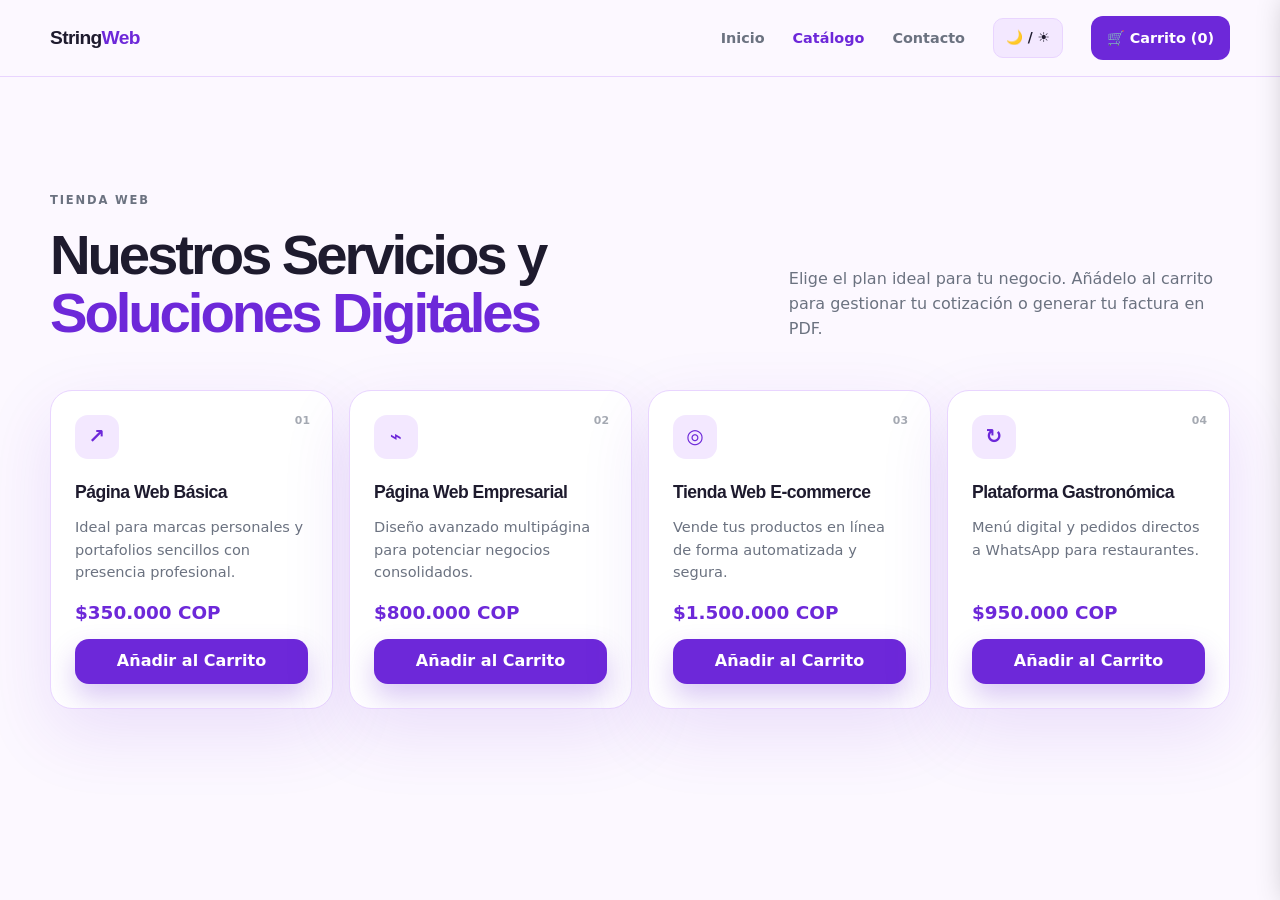
==== commit 653d5266: "Corregir media query movil con la clase .main-nav original" ====
--- a/catalogo.html
+++ b/catalogo.html
@@ -8,38 +8,20 @@
 </head>
 <body>
     <div class="site-shell">
-      <header class="site-header">
-    <div class="container nav-wrap">
-        <a href="index.html" class="brand">
-            <span class="brand-mark">
-                <svg viewBox="0 0 40 32">
-                    <path class="thread-line" d="M4 16 C 12 4, 28 28, 36 16" />
-                    <circle class="thread-dot" cx="20" cy="16" r="3" />
-                </svg>
-            </span>
-            <span class="brand-name">String<span>Web</span></span>
-        </a>
-        
-        <nav class="main-nav">
-            <a href="index.html">Inicio</a>
-            <a href="catalogo.html">Catálogo</a>
-            <a href="contacto.html">Contacto</a>
-        </nav>
-
-        <div style="display: flex; align-items: center; gap: 12px;">
-            <button id="theme-btn" class="theme-toggle" aria-label="Cambiar tema">
-                <span class="moon">🌙</span>
-                <span class="sun">☀️</span>
-            </button>
-            <a href="catalogo.html#cart" class="nav-cta" id="open-cart-btn">Carrito (<span id="cart-counter">0</span>)</a>
-        </div>
-
-        <button class="menu-toggle" aria-label="Abrir menú">
-            <span></span>
-            <span></span>
-        </button>
-    </div>
-</header>
+        <header class="site-header">
+            <div class="container nav-wrap">
+                <a class="brand" href="index.html">
+                    <span class="brand-name">String<span>Web</span></span>
+                </a>
+                <nav class="main-nav">
+                    <a href="index.html">Inicio</a>
+                    <a href="catalogo.html" class="active">Catálogo</a>
+                    <a href="contacto.html">Contacto</a>
+                    <button class="theme-toggle" id="theme-btn">🌙 / ☀️</button>
+                    <button class="nav-cta" id="open-cart-btn" style="cursor:pointer;">🛒 Carrito (<span id="cart-counter">0</span>)</button>
+                </nav>
+            </div>
+        </header>
 
         <main class="container section-pad">
             <div class="section-heading">
@@ -129,7 +111,7 @@
             </div>
         </div>
 
-        <!-- ÁREA PARA IMPRESIÓN LIMPIA DE FACTURA PDF -->
+       <!-- ÁREA PARA IMPRESIÓN LIMPIA DE FACTURA PDF -->
         <div id="invoice-print-area" class="print-only">
             <div style="font-family: Arial, sans-serif; padding: 20px; color: #000;">
                 <h1 style="color: #6d28d9; margin-bottom: 5px;">StringWeb</h1>
@@ -154,13 +136,6 @@
             </div>
         </div>
 
-        <footer class="site-footer">
-            <div class="container footer-bottom"><span>© <span id="year"></span> StringWeb</span><span>Catálogo Cyber Violet</span></div>
-        </footer>
-
-        <a class="floating-whatsapp" href="https://wa.me/573108111774?text=Hola%20StringWeb,%20estoy%20viendo%20el%20catálogo." target="_blank" aria-label="WhatsApp">WA</a>
-    </div>
-
-    <script src="js/script.js"></script>
+    <script src="script.js"></script>
 </body>
 </html>
--- a/css/styles.css
+++ b/css/styles.css
@@ -1,4 +1,3 @@
-/* --- 1. CONFIGURACIÓN DE VARIABLES CYBER VIOLET --- */
 :root {
     --bg: #fcf8ff;
     --surface: #ffffff;
@@ -32,15 +31,13 @@
     --shadow: 0 24px 70px rgba(0, 0, 0, 0.5);
 }
 
-/* --- 2. RESET Y ESTILOS BASE --- */
-*, *::before, *::after { 
+* { 
     box-sizing: border-box; 
     margin: 0;
     padding: 0;
 }
 
 html { scroll-behavior: smooth; }
-
 body { 
     background: var(--bg); 
     color: var(--ink); 
@@ -48,129 +45,44 @@
     line-height: 1.55; 
     transition: background 0.3s ease, color 0.3s ease; 
 }
-
 a { color: inherit; text-decoration: none; }
 button, input, textarea, select { font: inherit; }
 button { border: 0; }
-
 .container { width: min(var(--max), calc(100% - 40px)); margin: 0 auto; }
 .section-pad { padding: 110px 0; position: relative; }
 
-/* --- 3. NAVEGACIÓN Y HEADER --- */
-.site-header { 
-    position: sticky; 
-    top: 0; 
-    z-index: 50; 
-    border-bottom: 1px solid var(--line); 
-    background: var(--bg); 
-    backdrop-filter: blur(18px); 
-    transition: background 0.3s ease, border-color 0.3s ease; 
-}
-
-.nav-container { 
-    min-height: 76px; 
-    display: flex; 
-    align-items: center; 
-    justify-content: space-between; 
-    gap: 26px; 
-    width: min(var(--max), calc(100% - 40px)); 
-    margin: 0 auto; 
-}
-
-.logo { 
-    display: inline-flex; 
-    align-items: center; 
-    gap: 10px; 
-    font-family: "Plus Jakarta Sans", Inter, sans-serif;
-    font-weight: 800; 
-    font-size: 1.2rem;
-    letter-spacing: -0.04em; 
-    color: var(--ink);
-}
-
-.nav-links { 
-    display: flex; 
-    align-items: center; 
-    gap: 28px; 
-    font-size: .9rem; 
-    font-weight: 600; 
-    color: var(--muted); 
-}
-
-.nav-links a { transition: color .2s ease; }
-.nav-links a:hover, .nav-links a.active { color: var(--primary); }
-
-.nav-actions {
-    display: flex;
-    align-items: center;
-    gap: 15px;
-}
+/* NAVEGACIÓN */
+.site-header { position: sticky; top: 0; z-index: 50; border-bottom: 1px solid var(--line); background: var(--bg); backdrop-filter: blur(18px); transition: background 0.3s ease, border-color 0.3s ease; }
+.nav-wrap { min-height: 76px; display: flex; align-items: center; justify-content: space-between; gap: 26px; }
+.brand { display: inline-flex; align-items: center; gap: 10px; font-weight: 800; letter-spacing: -0.04em; }
+.brand-mark { display: inline-grid; place-items: center; width: 40px; height: 32px; }
+.brand-mark svg { width: 40px; height: 32px; overflow: visible; }
+.thread-line { fill: none; stroke: var(--primary); stroke-width: 2.6; stroke-linecap: round; }
+.page-outline { fill: none; stroke: var(--ink); stroke-width: 1.85; }
+.thread-dot { fill: var(--cyan); }
+.brand-name { font-family: "Plus Jakarta Sans", Inter, sans-serif; font-size: 1.2rem; }
+.brand-name span { color: var(--primary); }
+
+.main-nav { display: flex; align-items: center; gap: 28px; font-size: .9rem; font-weight: 600; color: var(--muted); }
+.main-nav a { transition: color .2s ease; }
+.main-nav a:hover, .main-nav a.active { color: var(--primary); }
+.nav-cta { padding: 11px 16px; border-radius: 12px; background: var(--primary); color: #fff !important; }
 
 /* Botón de Modo Oscuro */
-.theme-btn { 
-    background: var(--surface-soft); 
-    border: 1px solid var(--line); 
-    color: var(--ink); 
-    padding: 8px 12px; 
-    border-radius: 10px; 
-    cursor: pointer; 
-    font-size: 0.85rem; 
-    font-weight: 700; 
-    transition: all 0.2s ease;
-    display: inline-flex;
-    align-items: center;
-    justify-content: center;
-}
-.theme-btn:hover { border-color: var(--primary); }
-
-body:not(.dark-mode) .theme-btn .moon { display: inline-block; }
-body:not(.dark-mode) .theme-btn .sun { display: none; }
-body.dark-mode .theme-btn .moon { display: none; }
-body.dark-mode .theme-btn .sun { display: inline-block; }
-
-.cart-btn {
-    padding: 8px 14px;
-    border-radius: 10px;
-    background: var(--primary);
-    color: #fff !important;
-    font-weight: 700;
-    font-size: 0.85rem;
-}
-
-/* Botón Hamburguesa */
-.menu-toggle { 
-    display: none; 
-    flex-direction: column;
-    justify-content: space-between;
-    width: 32px; 
-    height: 24px; 
-    border-radius: 8px; 
-    background: transparent; 
-    border: none;
-    cursor: pointer; 
-    padding: 0;
-    z-index: 1002;
-}
-
-.menu-toggle .bar { 
-    display: block; 
-    width: 100%; 
-    height: 3px; 
-    background: var(--ink); 
-    border-radius: 99px; 
-    transition: all 0.3s ease; 
-}
-
-/* --- 4. HERO & PARTÍCULAS --- */
+.theme-toggle { background: var(--surface-soft); border: 1px solid var(--line); color: var(--ink); padding: 8px 12px; border-radius: 10px; cursor: pointer; font-size: 0.85rem; font-weight: 700; transition: var(--shadow); }
+.theme-toggle:hover { border-color: var(--primary); }
+
+.menu-toggle { display: none; width: 42px; height: 42px; border-radius: 12px; background: var(--surface); border: 1px solid var(--line); cursor: pointer; }
+.menu-toggle span { display: block; width: 18px; height: 2px; margin: 4px auto; background: var(--ink); border-radius: 99px; }
+
+/* HERO & PARTÍCULAS */
 .hero { overflow: hidden; padding-top: 88px; position: relative; }
 #particles-js { position: absolute; width: 100%; height: 100%; top: 0; left: 0; z-index: 1; pointer-events: none; }
 .hero-grid { display: grid; grid-template-columns: .95fr 1.05fr; align-items: center; gap: 64px; min-height: 670px; position: relative; z-index: 2; }
 .hero-copy { position: relative; z-index: 2; }
-
 .eyebrow, .section-label { display: inline-flex; align-items: center; gap: 9px; text-transform: uppercase; letter-spacing: .16em; font-size: .72rem; font-weight: 800; color: var(--muted); }
 .eyebrow { margin-bottom: 20px; }
 .eyebrow-dot { width: 8px; height: 8px; border-radius: 50%; background: var(--cyan); box-shadow: 0 0 0 5px rgba(168, 85, 247, .15); }
-
 h1, h2, h3 { font-family: "Plus Jakarta Sans", Inter, sans-serif; color: var(--ink); }
 h1 { margin: 0; font-size: clamp(3.5rem, 6.4vw, 6.1rem); line-height: .99; letter-spacing: -.065em; max-width: 780px; }
 h1 span { color: var(--primary); }
@@ -182,14 +94,13 @@
 .btn-primary { background: var(--primary); color: #fff; box-shadow: 0 14px 28px rgba(109, 40, 217, .25); }
 .btn-primary:hover { box-shadow: 0 18px 34px rgba(109, 40, 217, .35); background: var(--primary-2); }
 .btn-light { background: var(--surface); color: var(--ink); border: 1px solid var(--line); box-shadow: 0 14px 32px rgba(0, 0, 0, .1); }
-.btn-full { width: 100%; margin-top: 7px; }
 
 .text-link { font-weight: 700; font-size: .92rem; color: var(--ink); }
 .text-link span { color: var(--primary); margin-left: 5px; }
 .trust-row { display: flex; flex-wrap: wrap; gap: 18px; margin-top: 32px; color: var(--muted); font-size: .78rem; }
 .trust-row span::before { content: "✓"; margin-right: 7px; color: var(--primary); font-weight: 800; }
 
-/* --- 5. VISUAL HERO MOCKUP --- */
+/* VISUAL HERO MOCKUP */
 .hero-visual { min-height: 600px; position: relative; display: grid; place-items: center; z-index: 2; }
 .browser-card, .card-back { position: absolute; width: min(580px, 92%); border-radius: 24px; border: 1px solid var(--line); box-shadow: var(--shadow); }
 .browser-card { z-index: 4; overflow: hidden; background: var(--surface); transform: rotate(2.5deg); }
@@ -208,16 +119,16 @@
 .mini-title { width: 87%; height: 16px; margin-top: 11px; border-radius: 99px; background: var(--ink); opacity: 0.85; }
 .mini-title.short { width: 68%; margin-top: 7px; }
 .mini-copy { width: 92%; height: 7px; margin-top: 18px; border-radius: 99px; background: var(--muted); opacity: 0.4; }
+.mini-copy.short { width: 72%; margin-top: 7px; }
 .mini-button { width: 88px; height: 27px; margin-top: 18px; border-radius: 8px; background: var(--primary); }
 .mini-window { aspect-ratio: 1 / 1; position: relative; border-radius: 20px; background: linear-gradient(150deg, var(--primary), var(--cyan)); box-shadow: inset 0 0 0 1px rgba(255,255,255,.35); overflow: hidden; }
 .mini-window::after { content: ""; position: absolute; inset: 18px; border-radius: 13px; background: var(--surface); }
 
 .floating-badge { position: absolute; z-index: 8; padding: 10px 12px; border: 1px solid var(--line); background: var(--surface); box-shadow: var(--shadow); backdrop-filter: blur(10px); border-radius: 13px; font-size: .7rem; font-weight: 800; color: var(--ink); }
 .badge-one { right: -3px; bottom: 88px; color: #10b981; } 
-.badge-two { left: -16px; top: 92px; color: var(--ink); } 
-.badge-two b { color: var(--primary); }
-
-/* --- 6. SECCIONES (STATEMENT, PROCESO, SERVICIOS) --- */
+.badge-two { left: -16px; top: 92px; color: var(--ink); } .badge-two b { color: var(--primary); }
+
+/* SECCIONES Y TARJETAS */
 .statement { background: var(--surface); }
 .statement-content h2, .section-heading h2, .difference-copy h2, .process h2, .future-copy h2, .faq-intro h2, .contact-copy h2 { margin: 0; font-size: clamp(2.35rem, 4.4vw, 4.25rem); line-height: 1.03; letter-spacing: -.055em; color: var(--ink); }
 .statement-content h2 em { color: var(--primary); font-style: normal; }
@@ -229,8 +140,6 @@
 .section-heading h2 { margin-top: 14px; max-width: 770px; }
 .section-heading h2 span, .future-copy h2 span, .faq-intro h2 span, .difference-copy h2 span { color: var(--primary); }
 .section-heading > p { margin: 0; color: var(--muted); }
-
-.two-col { display: grid; grid-template-columns: 1fr 2fr; gap: 40px; }
 
 .service-grid { display: grid; grid-template-columns: repeat(4, 1fr); gap: 16px; }
 .service-card { min-height: 300px; position: relative; padding: 24px; overflow: hidden; border: 1px solid var(--line); border-radius: 22px; background: var(--surface); box-shadow: var(--shadow); transition: transform .25s ease, box-shadow .25s ease; display: flex; flex-direction: column; justify-content: space-between; }
@@ -241,7 +150,14 @@
 .service-price { font-size: 1.15rem; font-weight: 800; color: var(--primary); margin-bottom: 12px; }
 .service-number { position: absolute; right: 22px; top: 22px; color: var(--muted); font-size: .68rem; font-weight: 800; opacity: 0.6; }
 
-/* --- 7. PROCESO & FAQ --- */
+/* DIFERENCIA Y CONTACTO PANELS */
+.difference { background: var(--surface); }
+.difference-panel, .contact-panel { position: relative; overflow: hidden; display: grid; grid-template-columns: 1fr 1fr; gap: 40px; padding: 74px; border-radius: 36px; background: radial-gradient(circle at 80% 0%, rgba(139, 92, 246, .2), transparent 35%), linear-gradient(145deg, var(--dark) 0%, var(--dark-2) 100%); color: #fff; box-shadow: var(--shadow); }
+.difference-copy h2, .contact-copy h2 { color: #fff !important; }
+.difference-copy p, .contact-copy > p { color: #d8b4fe !important; }
+.section-label.light { color: #c084fc; }
+
+/* PROCESO */
 .process-list { border-top: 1px solid var(--line); }
 .process-item { display: grid; grid-template-columns: 92px 1fr 50px; gap: 24px; align-items: center; padding: 28px 0; border-bottom: 1px solid var(--line); }
 .process-num { color: var(--primary); font-size: .72rem; font-weight: 800; letter-spacing: .14em; }
@@ -249,6 +165,7 @@
 .process-item p { margin: 5px 0 0; color: var(--muted); }
 .process-arrow { justify-self: end; width: 40px; height: 40px; display: grid; place-items: center; border: 1px solid var(--line); border-radius: 50%; color: var(--primary); }
 
+/* FAQ */
 .faq { background: var(--surface-soft); }
 .faq-grid { display: grid; grid-template-columns: .75fr 1.25fr; gap: 60px; }
 .faq-intro p { color: var(--muted); max-width: 420px; margin-top: 24px; }
@@ -259,16 +176,11 @@
 .faq-list details[open] summary::after { transform: rotate(45deg); }
 .faq-list p { margin: -8px 40px 20px 0; color: var(--muted); }
 
-/* --- 8. CONTACTO Y FORMULARIO --- */
+/* CONTACTO */
 .contact { padding-bottom: 70px; }
-.contact-panel { position: relative; overflow: hidden; display: grid; grid-template-columns: .85fr 1.15fr; gap: 40px; padding: 62px; border-radius: 36px; background: radial-gradient(circle at 80% 0%, rgba(139, 92, 246, .2), transparent 35%), linear-gradient(145deg, var(--dark) 0%, var(--dark-2) 100%); color: #fff; box-shadow: var(--shadow); }
-.contact-copy h2 { color: #fff !important; }
-.contact-copy > p { color: #d8b4fe !important; }
-.section-label.light { color: #c084fc; }
-
+.contact-panel { grid-template-columns: .85fr 1.15fr; padding: 62px; }
 .contact-notes { display: flex; flex-wrap: wrap; gap: 9px; margin-top: 25px; }
 .contact-notes span { padding: 8px 11px; border: 1px solid rgba(255,255,255,.12); border-radius: 999px; color: #e9d5ff; font-size: .72rem; }
-
 .contact-form { padding: 28px; background: rgba(255,255,255,.06); border: 1px solid rgba(255,255,255,.12); border-radius: 24px; }
 .field-row { display: grid; grid-template-columns: 1fr 1fr; gap: 14px; }
 .contact-form label { display: block; margin-bottom: 16px; color: #f3e8ff; font-size: .76rem; font-weight: 700; }
@@ -276,27 +188,25 @@
 .contact-form input::placeholder, .contact-form textarea::placeholder { color: #c4b5fd; }
 .contact-form input:focus, .contact-form select:focus, .contact-form textarea:focus { border-color: rgba(167,139,250,.8); box-shadow: 0 0 0 3px rgba(109,40,217,.2); }
 .contact-form select option { color: #0b1220; }
+.btn-full { width: 100%; margin-top: 7px; }
 .form-note { margin: 12px 2px 0; color: #d8b4fe; font-size: .66rem; line-height: 1.45; }
 .form-success { margin-top: 14px; padding: 12px 14px; border-radius: 12px; background: rgba(168,85,247,.2); color: #f3e8ff; font-size: .82rem; }
 
-/* --- 9. FOOTER & WHATSAPP FLOTANTE --- */
+/* FOOTER Y WHATSAPP */
 .site-footer { background: var(--dark); color: var(--muted); padding-top: 26px; }
 .footer-main { display: grid; grid-template-columns: 1fr auto 1fr; gap: 30px; align-items: center; padding: 32px 0; }
-.footer-brand .brand-name { color: #fff; } 
+.footer-brand .brand-name { color: #fff; } .footer-brand .page-outline { stroke: #fff; }
 .footer-main p { margin: 0; color: var(--muted); font-size: .84rem; text-align: center; }
 .footer-links { display: flex; justify-content: flex-end; gap: 18px; font-size: .76rem; color: var(--muted); }
-.footer-bottom { display: flex; justify-content: space-between; gap: 20px; padding: 18px 0 24px; border-top: 1px solid rgba(255,255,255,0.1); color: var(--muted); font-size: .68rem; }
-
+.footer-bottom { display: flex; justify-content: space-between; gap: 20px; padding: 18px 0 24px; border-top: 1px solid var(--line); color: var(--muted); font-size: .68rem; }
 .floating-whatsapp { position: fixed; right: 20px; bottom: 20px; z-index: 40; width: 48px; height: 48px; border-radius: 50%; display: grid; place-items: center; background: #25d366; color: #fff; font-weight: 900; box-shadow: 0 10px 25px rgba(37,211,102,.3); transition: transform 0.2s; }
 .floating-whatsapp:hover { transform: scale(1.1); }
 
-/* --- 10. CARRITO DRAWER --- */
+/* CARRITO DRAWER */
 .cart-drawer-overlay { position: fixed; inset: 0; background: rgba(15,7,22,0.6); backdrop-filter: blur(4px); opacity: 0; visibility: hidden; transition: 0.3s ease; z-index: 999; }
 .cart-drawer-overlay.active { opacity: 1; visibility: visible; }
-
 .cart-drawer { position: fixed; top: 0; right: -420px; width: 100%; max-width: 400px; height: 100%; background: var(--surface); border-left: 1px solid var(--line); box-shadow: -10px 0 30px rgba(0,0,0,0.3); transition: right 0.3s ease-in-out; z-index: 1000; display: flex; flex-direction: column; padding: 2rem; color: var(--ink); }
 .cart-drawer.active { right: 0; }
-
 .cart-header { display: flex; justify-content: space-between; align-items: center; border-bottom: 1px solid var(--line); padding-bottom: 1rem; margin-bottom: 1rem; }
 .close-cart { background: none; font-size: 1.5rem; cursor: pointer; color: var(--ink); }
 .cart-items { list-style: none; flex-grow: 1; overflow-y: auto; margin-bottom: 1rem; }
@@ -306,12 +216,19 @@
 .cart-footer { border-top: 1px solid var(--line); padding-top: 1rem; }
 .cart-total-row { display: flex; justify-content: space-between; font-size: 1.2rem; font-weight: 800; margin-bottom: 1rem; color: var(--ink); }
 
-/* --- 11. FACTURA PDF (MEDIA PRINT) --- */
-.print-only { display: none; }
+/* ESTILOS DE IMPRESIÓN PARA FACTURA PDF */
+.print-only {
+    display: none;
+}
 
 @media print {
-    body { background: #fff !important; color: #000 !important; }
-    .site-header, main, .cart-drawer, .cart-drawer-overlay, .floating-whatsapp, .site-footer { display: none !important; }
+    body {
+        background: #fff !important;
+        color: #000 !important;
+    }
+    .site-header, main, .cart-drawer, .cart-drawer-overlay, .floating-whatsapp, .site-footer {
+        display: none !important;
+    }
     .print-only {
         display: block !important;
         position: absolute;
@@ -322,78 +239,4 @@
         color: #000 !important;
         padding: 20px;
     }
-}
-
-/* --- VERSIÓN MÓVIL Y MENÚ HAMBURGUESA (Estructura Original) --- */
-@media (max-width: 760px) {
-    /* Mostramos el botón hamburguesa en celulares */
-    .menu-toggle {
-        display: flex !important;
-    }
-
-    /* Ocultamos los enlaces del menú principal por defecto y los transformamos en desplegable */
-    .main-nav {
-        position: absolute;
-        top: 100%;
-        left: 0;
-        width: 100%;
-        background: rgba(15, 12, 24, 0.98);
-        backdrop-filter: blur(12px);
-        flex-direction: column;
-        align-items: center;
-        gap: 20px;
-        padding: 0;
-        max-height: 0;
-        overflow: hidden;
-        transition: max-height 0.35s ease-in-out, padding 0.35s ease;
-        border-bottom: 1px solid rgba(255, 255, 255, 0.1);
-        z-index: 1001;
-    }
-
-    /* Clase que activa el menú desplegable al hacer clic */
-    .main-nav.open {
-        max-height: 300px;
-        padding: 25px 0;
-    }
-
-    /* Ajustes generales del Hero y secciones en dispositivos móviles */
-    .hero-grid {
-        grid-template-columns: 1fr;
-        gap: 25px;
-        min-height: auto;
-        padding-top: 10px;
-    }
-    
-    .hero-copy h1 {
-        font-size: 2.3rem;
-        line-height: 1.05;
-    }
-
-    /* Ocultamos el mockup pesado en móviles para ganar velocidad y limpieza visual */
-    .hero-visual {
-        display: none !important;
-    }
-
-    /* Forzamos servicios a una sola columna ordenada */
-    .service-grid {
-        grid-template-columns: 1fr !important;
-        gap: 16px;
-    }
-
-    .two-col, .faq-grid, .section-heading {
-        grid-template-columns: 1fr;
-        gap: 25px;
-    }
-
-    .contact-panel {
-        padding: 30px 18px;
-        border-radius: 20px;
-        width: 100%;
-        grid-template-columns: 1fr !important;
-    }
-
-    .field-row {
-        grid-template-columns: 1fr;
-        gap: 0;
-    }
 }
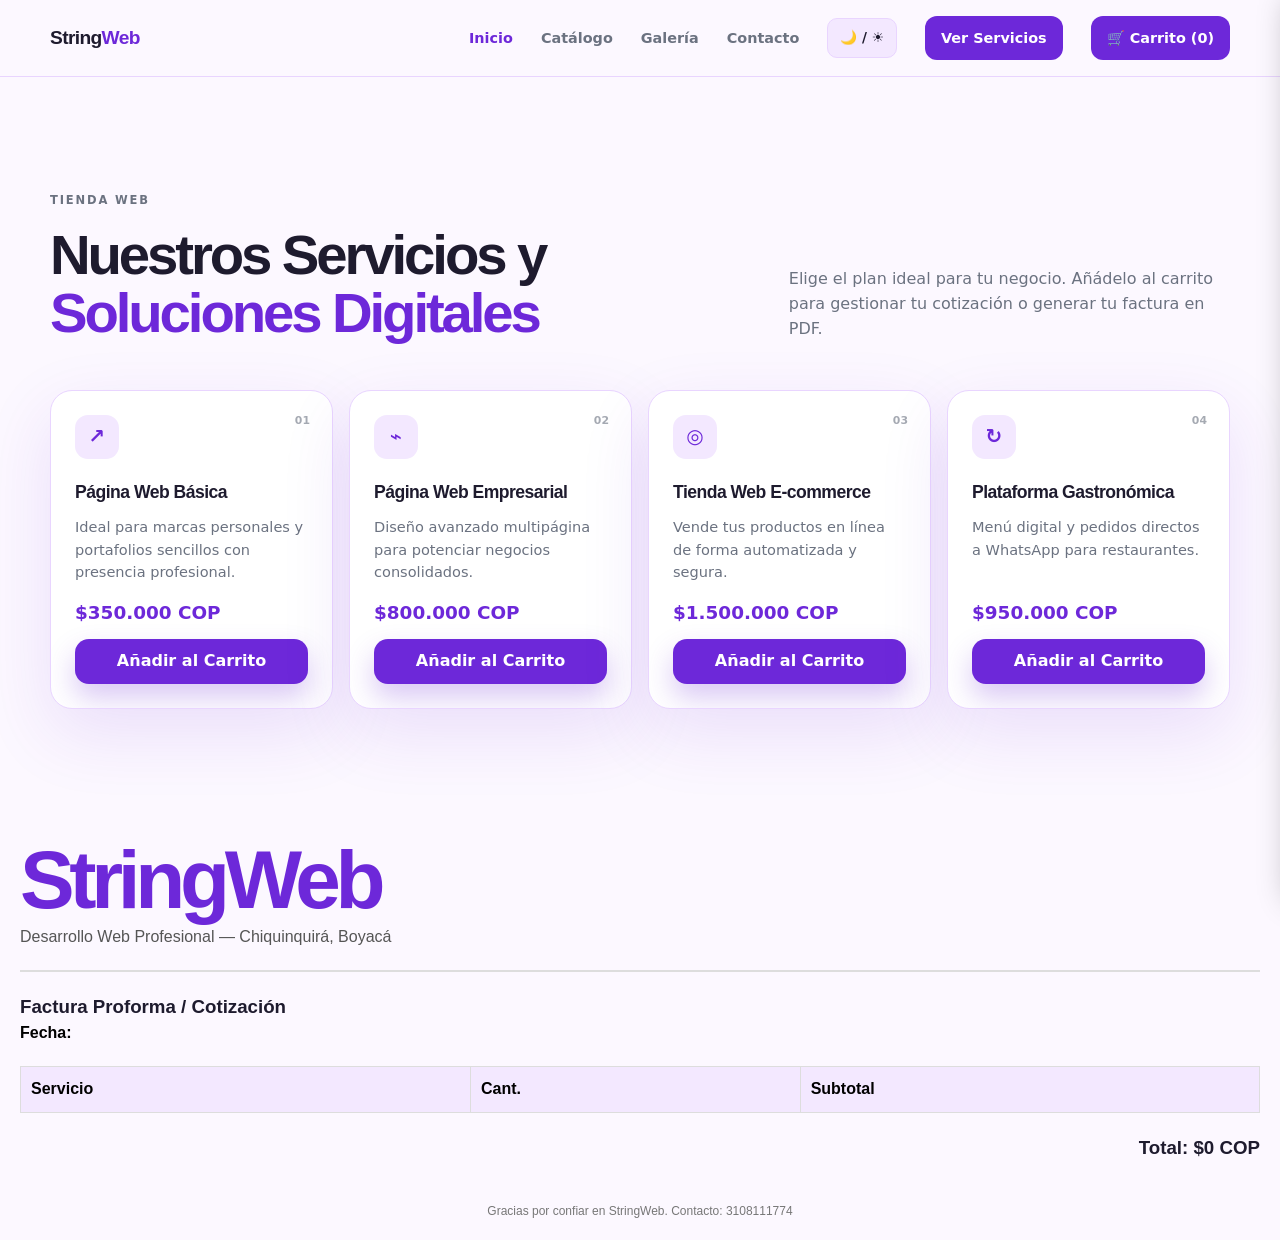
==== commit 9c164cc5: "Agregar pagina de galeria con imagenes de Unsplash" ====
--- a/catalogo.html
+++ b/catalogo.html
@@ -13,11 +13,14 @@
                 <a class="brand" href="index.html">
                     <span class="brand-name">String<span>Web</span></span>
                 </a>
-                <nav class="main-nav">
-                    <a href="index.html">Inicio</a>
-                    <a href="catalogo.html" class="active">Catálogo</a>
+              <nav class="main-nav" id="main-nav" aria-label="Navegación principal">
+                    <a href="index.html" class="active">Inicio</a>
+                    <a href="catalogo.html">Catálogo</a>
+                    <a href="galeria.html">Galería</a> <!-- Dagiti naidagdag ditoy -->
                     <a href="contacto.html">Contacto</a>
                     <button class="theme-toggle" id="theme-btn">🌙 / ☀️</button>
+                    <a href="catalogo.html" class="nav-cta">Ver Servicios</a>
+            
                     <button class="nav-cta" id="open-cart-btn" style="cursor:pointer;">🛒 Carrito (<span id="cart-counter">0</span>)</button>
                 </nav>
             </div>
--- a/css/styles.css
+++ b/css/styles.css
@@ -216,27 +216,71 @@
 .cart-footer { border-top: 1px solid var(--line); padding-top: 1rem; }
 .cart-total-row { display: flex; justify-content: space-between; font-size: 1.2rem; font-weight: 800; margin-bottom: 1rem; color: var(--ink); }
 
-/* ESTILOS DE IMPRESIÓN PARA FACTURA PDF */
-.print-only {
-    display: none;
-}
-
+/* FACTURA IMPRESIÓN */
 @media print {
-    body {
-        background: #fff !important;
-        color: #000 !important;
-    }
-    .site-header, main, .cart-drawer, .cart-drawer-overlay, .floating-whatsapp, .site-footer {
-        display: none !important;
-    }
-    .print-only {
-        display: block !important;
-        position: absolute;
-        left: 0;
-        top: 0;
-        width: 100%;
-        background: #fff !important;
-        color: #000 !important;
-        padding: 20px;
-    }
+    body * { visibility: hidden; }
+    #invoice-print-area, #invoice-print-area * { visibility: visible; }
+    #invoice-print-area { position: absolute; left: 0; top: 0; width: 100%; background: #fff !important; color: #000 !important; padding: 40px; }
+}
+
+.reveal { opacity: 0; transform: translateY(22px); transition: opacity .7s ease, transform .7s ease; }
+.reveal.is-visible { opacity: 1; transform: translateY(0); }
+.reveal-delay { transition-delay: .08s; } .reveal-delay-2 { transition-delay: .14s; } .reveal-delay-3 { transition-delay: .2s; }
+/* --- ESTILOS DE LA GALERÍA --- */
+.gallery-grid {
+    display: grid;
+    grid-template-columns: repeat(auto-fill, minmax(320px, 1fr));
+    gap: 20px;
+}
+
+.gallery-item {
+    position: relative;
+    border-radius: var(--radius-md, 18px);
+    overflow: hidden;
+    height: 250px;
+    border: 1px solid var(--line);
+    box-shadow: var(--shadow);
+    transition: transform 0.3s ease, border-color 0.3s ease;
+}
+
+.gallery-item:hover {
+    transform: translateY(-5px);
+    border-color: var(--primary);
+}
+
+.gallery-item img {
+    width: 100%;
+    height: 100%;
+    object-fit: cover;
+    display: block;
+    transition: transform 0.4s ease;
+}
+
+.gallery-item:hover img {
+    transform: scale(1.08);
+}
+
+.gallery-overlay {
+    position: absolute;
+    inset: 0;
+    background: linear-gradient(to top, rgba(15, 7, 22, 0.95), transparent 70%);
+    display: flex;
+    flex-direction: column;
+    justify-content: flex-end;
+    padding: 20px;
+    color: #fff;
+    opacity: 0.9;
+    transition: opacity 0.3s ease;
+}
+
+.gallery-overlay h3 {
+    font-size: 1.1rem;
+    color: #fff;
+    margin-bottom: 4px;
+}
+
+.gallery-overlay p {
+    font-size: 0.85rem;
+    color: var(--cyan, #c084fc);
+    margin: 0;
 }
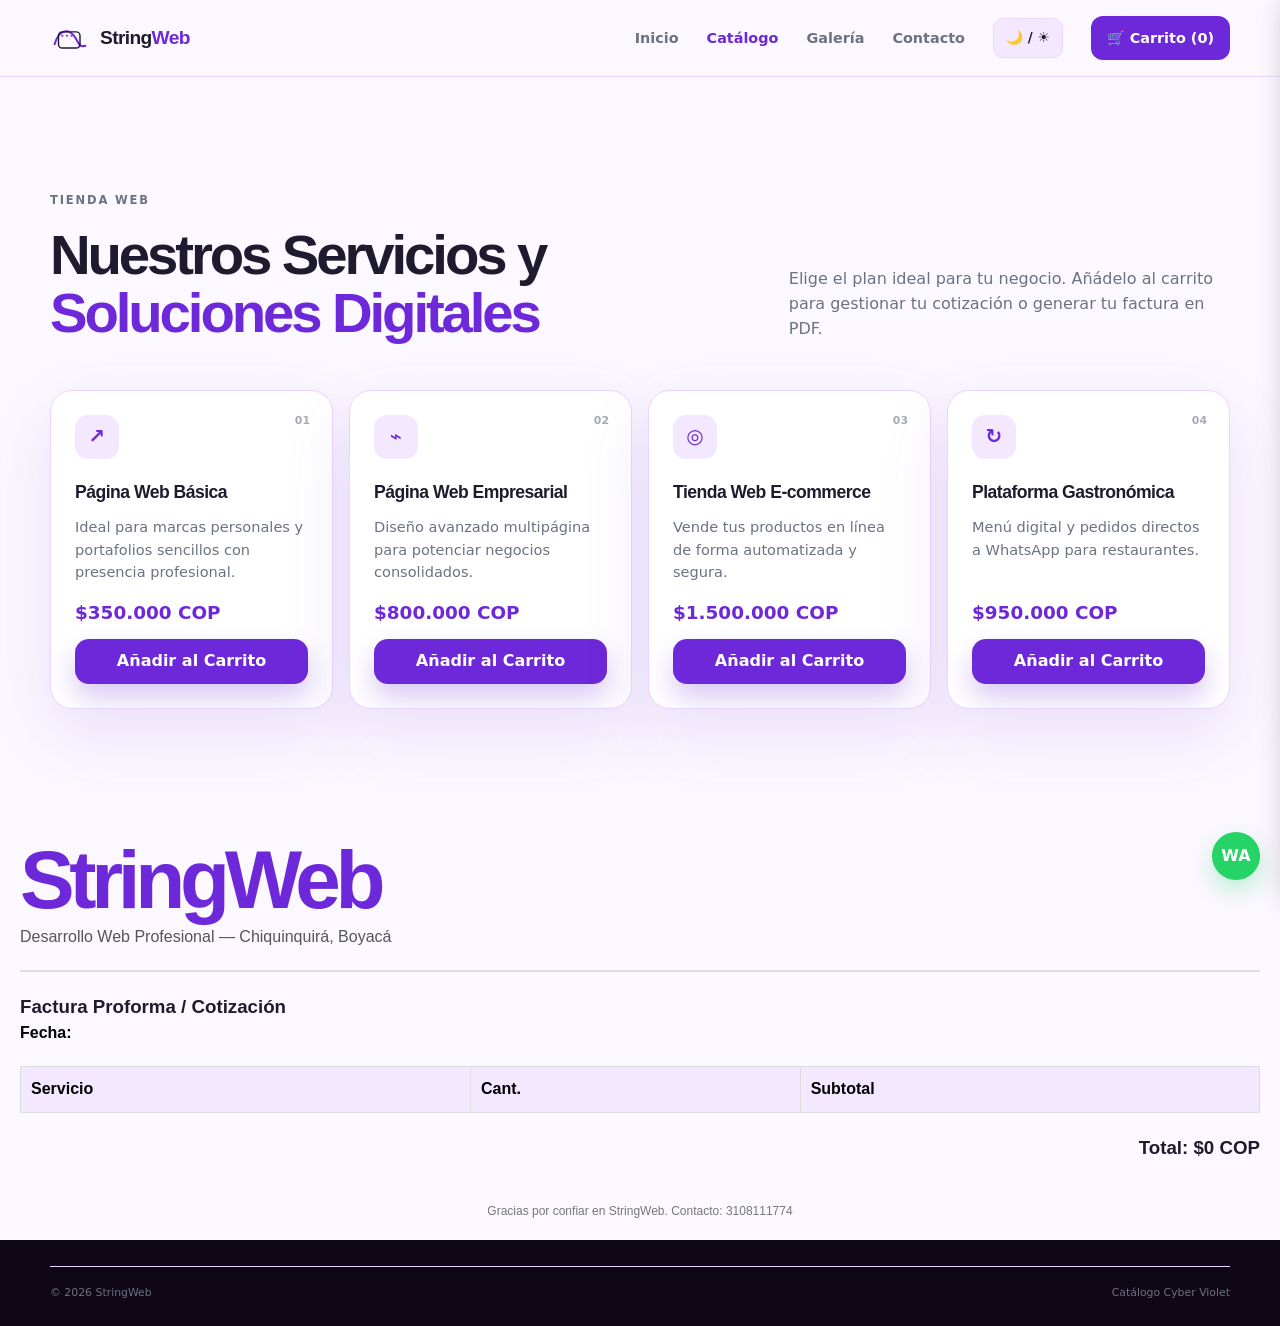
==== commit 95ddbb7b: "Estandarizar header y menu hamburguesa en todas las paginas" ====
--- a/catalogo.html
+++ b/catalogo.html
@@ -8,19 +8,32 @@
 </head>
 <body>
     <div class="site-shell">
-        <header class="site-header">
+        <header class="site-header" id="top">
             <div class="container nav-wrap">
-                <a class="brand" href="index.html">
+                <a class="brand" href="index.html" aria-label="StringWeb, inicio">
+                    <span class="brand-mark" aria-hidden="true">
+                        <svg viewBox="0 0 52 40" role="img">
+                            <path d="M6 28C11 10 23 7 31 17C38 26 37 33 46 30" class="thread-line" />
+                            <path d="M16 12h18a5 5 0 0 1 5 5v11a5 5 0 0 1-5 5H16a5 5 0 0 1-5-5V17a5 5 0 0 1 5-5Z" class="page-outline" />
+                            <circle cx="16" cy="17" r="1.65" class="thread-dot" />
+                            <circle cx="22" cy="17" r="1.65" class="thread-dot" />
+                            <circle cx="28" cy="17" r="1.65" class="thread-dot" />
+                        </svg>
+                    </span>
                     <span class="brand-name">String<span>Web</span></span>
                 </a>
-              <nav class="main-nav" id="main-nav" aria-label="Navegación principal">
-                    <a href="index.html" class="active">Inicio</a>
-                    <a href="catalogo.html">Catálogo</a>
-                    <a href="galeria.html">Galería</a> <!-- Dagiti naidagdag ditoy -->
+
+                <!-- Botón hamburguesa móvil -->
+                <button class="menu-toggle" aria-expanded="false" aria-controls="main-nav" aria-label="Abrir menú">
+                    <span></span><span></span><span></span>
+                </button>
+
+                <nav class="main-nav" id="main-nav" aria-label="Navegación principal">
+                    <a href="index.html">Inicio</a>
+                    <a href="catalogo.html" class="active">Catálogo</a>
+                    <a href="galeria.html">Galería</a>
                     <a href="contacto.html">Contacto</a>
-                    <button class="theme-toggle" id="theme-btn">🌙 / ☀️</button>
-                    <a href="catalogo.html" class="nav-cta">Ver Servicios</a>
-            
+                    <button class="theme-toggle" id="theme-btn" aria-label="Cambiar tema">🌙 / ☀️</button>
                     <button class="nav-cta" id="open-cart-btn" style="cursor:pointer;">🛒 Carrito (<span id="cart-counter">0</span>)</button>
                 </nav>
             </div>
@@ -114,7 +127,7 @@
             </div>
         </div>
 
-       <!-- ÁREA PARA IMPRESIÓN LIMPIA DE FACTURA PDF -->
+        <!-- ÁREA PARA IMPRESIÓN LIMPIA DE FACTURA PDF -->
         <div id="invoice-print-area" class="print-only">
             <div style="font-family: Arial, sans-serif; padding: 20px; color: #000;">
                 <h1 style="color: #6d28d9; margin-bottom: 5px;">StringWeb</h1>
@@ -139,6 +152,13 @@
             </div>
         </div>
 
+        <footer class="site-footer">
+            <div class="container footer-bottom"><span>© <span id="year"></span> StringWeb</span><span>Catálogo Cyber Violet</span></div>
+        </footer>
+
+        <a class="floating-whatsapp" href="https://wa.me/573108111774?text=Hola%20StringWeb,%20estoy%20viendo%20el%20catálogo." target="_blank" aria-label="WhatsApp">WA</a>
+    </div>
+
     <script src="script.js"></script>
 </body>
 </html>
--- a/css/styles.css
+++ b/css/styles.css
@@ -72,8 +72,8 @@
 .theme-toggle { background: var(--surface-soft); border: 1px solid var(--line); color: var(--ink); padding: 8px 12px; border-radius: 10px; cursor: pointer; font-size: 0.85rem; font-weight: 700; transition: var(--shadow); }
 .theme-toggle:hover { border-color: var(--primary); }
 
-.menu-toggle { display: none; width: 42px; height: 42px; border-radius: 12px; background: var(--surface); border: 1px solid var(--line); cursor: pointer; }
-.menu-toggle span { display: block; width: 18px; height: 2px; margin: 4px auto; background: var(--ink); border-radius: 99px; }
+.menu-toggle { display: none; width: 42px; height: 42px; border-radius: 12px; background: var(--surface); border: 1px solid var(--line); cursor: pointer; flex-direction: column; justify-content: center; align-items: center; gap: 5px; }
+.menu-toggle span { display: block; width: 20px; height: 2px; background: var(--ink); border-radius: 99px; }
 
 /* HERO & PARTÍCULAS */
 .hero { overflow: hidden; padding-top: 88px; position: relative; }
@@ -226,6 +226,7 @@
 .reveal { opacity: 0; transform: translateY(22px); transition: opacity .7s ease, transform .7s ease; }
 .reveal.is-visible { opacity: 1; transform: translateY(0); }
 .reveal-delay { transition-delay: .08s; } .reveal-delay-2 { transition-delay: .14s; } .reveal-delay-3 { transition-delay: .2s; }
+
 /* --- ESTILOS DE LA GALERÍA --- */
 .gallery-grid {
     display: grid;
@@ -283,4 +284,204 @@
     font-size: 0.85rem;
     color: var(--cyan, #c084fc);
     margin: 0;
+}
+
+/* --- OPTIMIZACIÓN MÓVIL DEFINITIVA (COMPACTO Y LIMPIO) --- */
+@media (max-width: 760px) {
+    .section-pad {
+        padding: 45px 0 !important;
+    }
+
+    .nav-wrap {
+        min-height: 65px;
+    }
+
+    .menu-toggle {
+        display: flex !important;
+    }
+
+    /* Menú desplegable hamburguesa adaptado a .main-nav */
+    .main-nav {
+        position: absolute;
+        top: 100%;
+        left: 0;
+        width: 100%;
+        background: rgba(15, 12, 24, 0.98);
+        backdrop-filter: blur(14px);
+        flex-direction: column;
+        align-items: center;
+        gap: 16px;
+        padding: 0;
+        max-height: 0;
+        overflow: hidden;
+        transition: max-height 0.35s ease-in-out, padding 0.35s ease;
+        border-bottom: 1px solid rgba(255, 255, 255, 0.1);
+        z-index: 1001;
+    }
+
+    .main-nav.open {
+        max-height: 380px;
+        padding: 24px 0;
+    }
+
+    .hero {
+        padding-top: 30px;
+    }
+
+    .hero-grid {
+        grid-template-columns: 1fr;
+        gap: 20px;
+        min-height: auto;
+    }
+
+    h1 {
+        font-size: 2.2rem !important;
+        line-height: 1.1 !important;
+    }
+
+    .hero-visual {
+        display: none !important;
+    }
+
+    .statement-content h2, 
+    .section-heading h2, 
+    .process h2, 
+    .faq-intro h2, 
+    .contact-copy h2 {
+        font-size: 1.8rem !important;
+        line-height: 1.2 !important;
+    }
+
+    .two-col, 
+    .faq-grid, 
+    .section-heading,
+    .contact-panel {
+        grid-template-columns: 1fr !important;
+        gap: 20px !important;
+        padding: 30px 18px;
+    }
+
+    .service-grid {
+        grid-template-columns: 1fr !important;
+        gap: 16px;
+    }
+
+    .field-row {
+        grid-template-columns: 1fr;
+        gap: 0;
+    }
+
+    .footer-main {
+        grid-template-columns: 1fr;
+        gap: 15px;
+        text-align: center;
+    }
+
+    .footer-links {
+        justify-content: center;
+    }
+
+    .footer-bottom {
+        flex-direction: column;
+        align-items: center;
+        gap: 6px;
+        text-align: center;
+    }
+}
+/* --- CORRECCIÓN DEFINITIVA PARA LA VERSIÓN MÓVIL (MENÚ Y DISEÑO) --- */
+@media (max-width: 760px) {
+    /* Mostramos el botón hamburguesa */
+    .menu-toggle {
+        display: flex !important;
+        flex-direction: column;
+        justify-content: center;
+        align-items: center;
+        gap: 5px;
+        background: var(--surface);
+        border: 1px solid var(--line);
+        width: 40px;
+        height: 40px;
+        border-radius: 10px;
+        cursor: pointer;
+        z-index: 1002;
+    }
+
+    .menu-toggle span {
+        display: block;
+        width: 20px;
+        height: 2px;
+        background: var(--ink);
+        border-radius: 99px;
+        transition: 0.3s;
+    }
+
+    /* Ocultamos el menú principal por defecto en móviles y lo transformamos en panel flotante */
+    .main-nav {
+        position: absolute;
+        top: 100%;
+        left: 0;
+        width: 100%;
+        background: rgba(15, 7, 22, 0.98);
+        backdrop-filter: blur(16px);
+        flex-direction: column;
+        align-items: center;
+        gap: 18px;
+        padding: 0;
+        max-height: 0;
+        overflow: hidden;
+        transition: max-height 0.35s ease-in-out, padding 0.35s ease;
+        border-bottom: 1px solid rgba(255, 255, 255, 0.1);
+        z-index: 1001;
+        box-shadow: 0 20px 40px rgba(0,0,0,0.5);
+    }
+
+    /* Clase que despliega el menú al hacer clic en la hamburguesa */
+    .main-nav.open {
+        max-height: 400px;
+        padding: 25px 0;
+    }
+
+    /* Ajustes generales del Hero para evitar espacio muerto */
+    .hero {
+        padding-top: 30px;
+    }
+
+    .hero-grid {
+        grid-template-columns: 1fr;
+        gap: 20px;
+        min-height: auto;
+    }
+
+    h1 {
+        font-size: 2.3rem !important;
+        line-height: 1.1 !important;
+    }
+
+    /* Ocultamos el mockup pesado en dispositivos móviles */
+    .hero-visual {
+        display: none !important;
+    }
+
+    .section-pad {
+        padding: 50px 0 !important;
+    }
+
+    .statement-content h2, 
+    .section-heading h2, 
+    .process h2, 
+    .faq-intro h2, 
+    .contact-copy h2 {
+        font-size: 1.85rem !important;
+        line-height: 1.2 !important;
+    }
+
+    .two-col, .faq-grid, .section-heading, .contact-panel {
+        grid-template-columns: 1fr !important;
+        gap: 20px !important;
+    }
+
+    .service-grid {
+        grid-template-columns: 1fr !important;
+        gap: 15px;
+    }
 }
